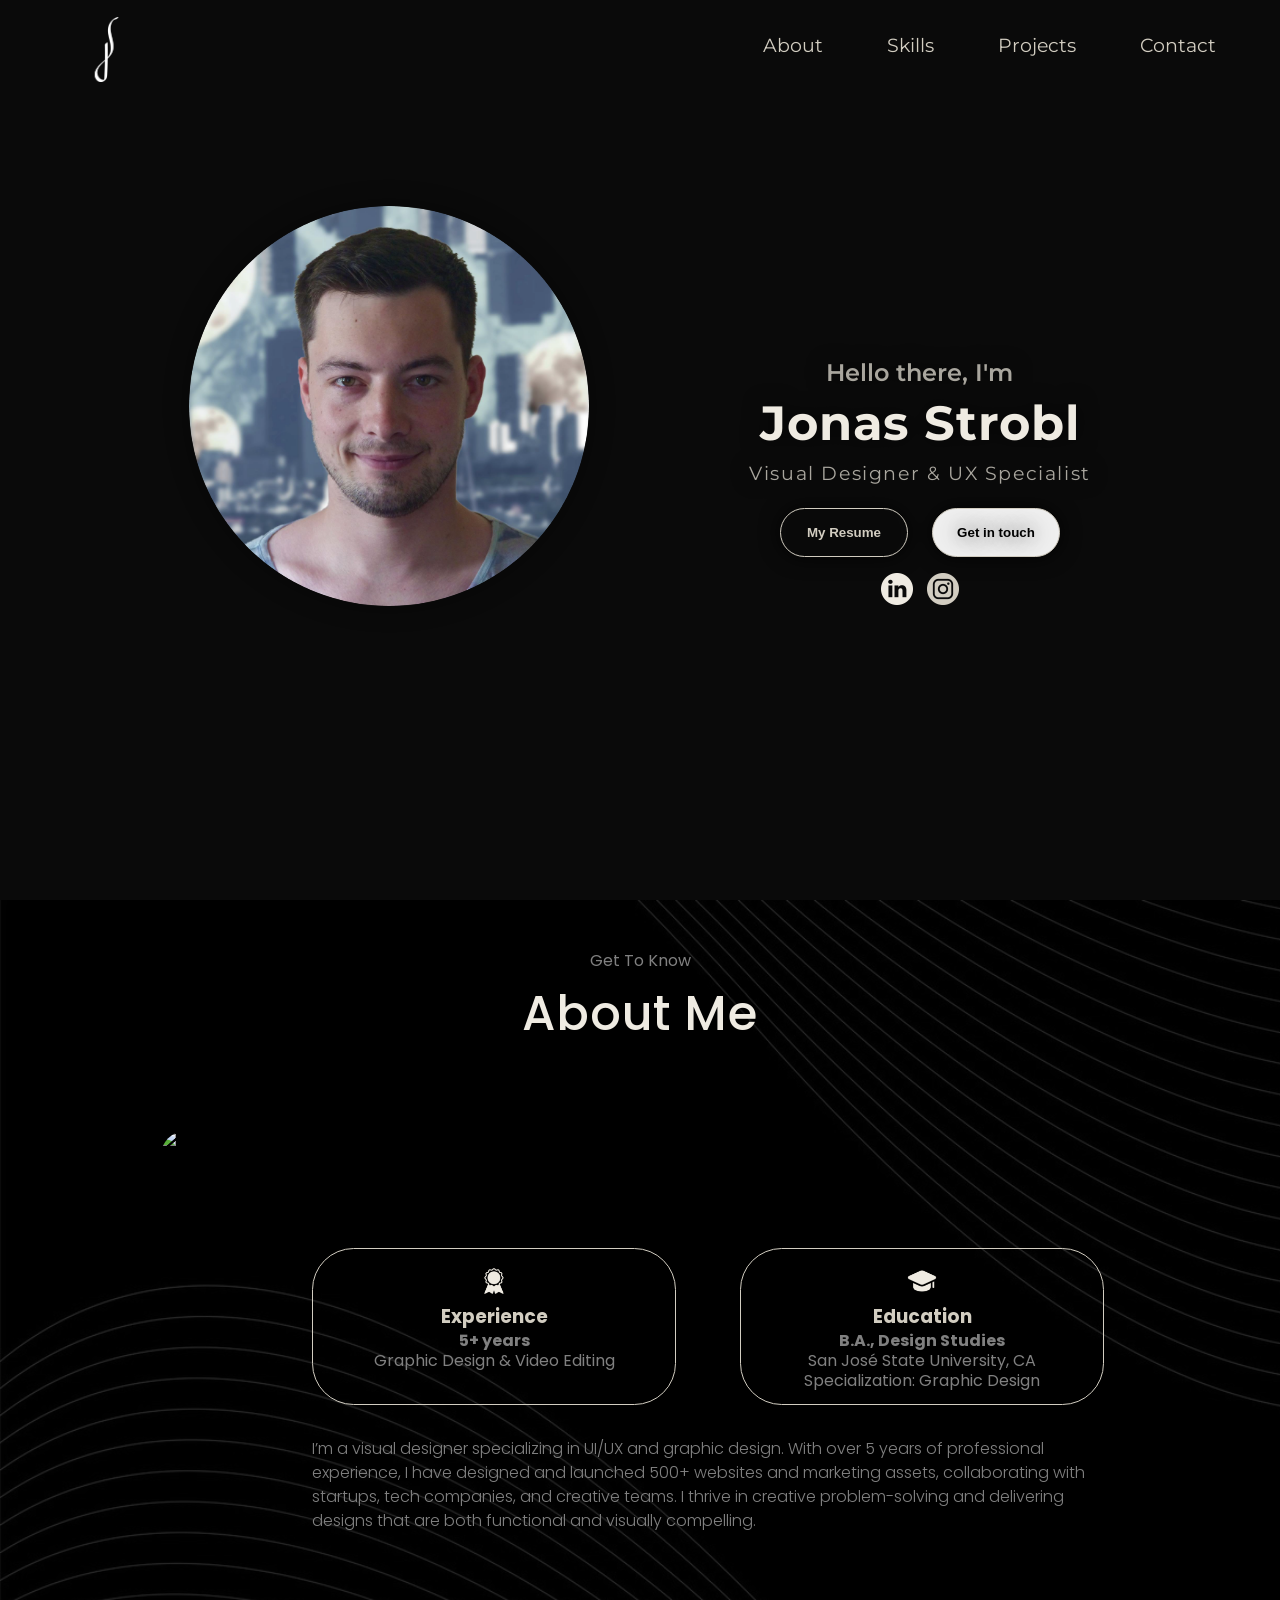
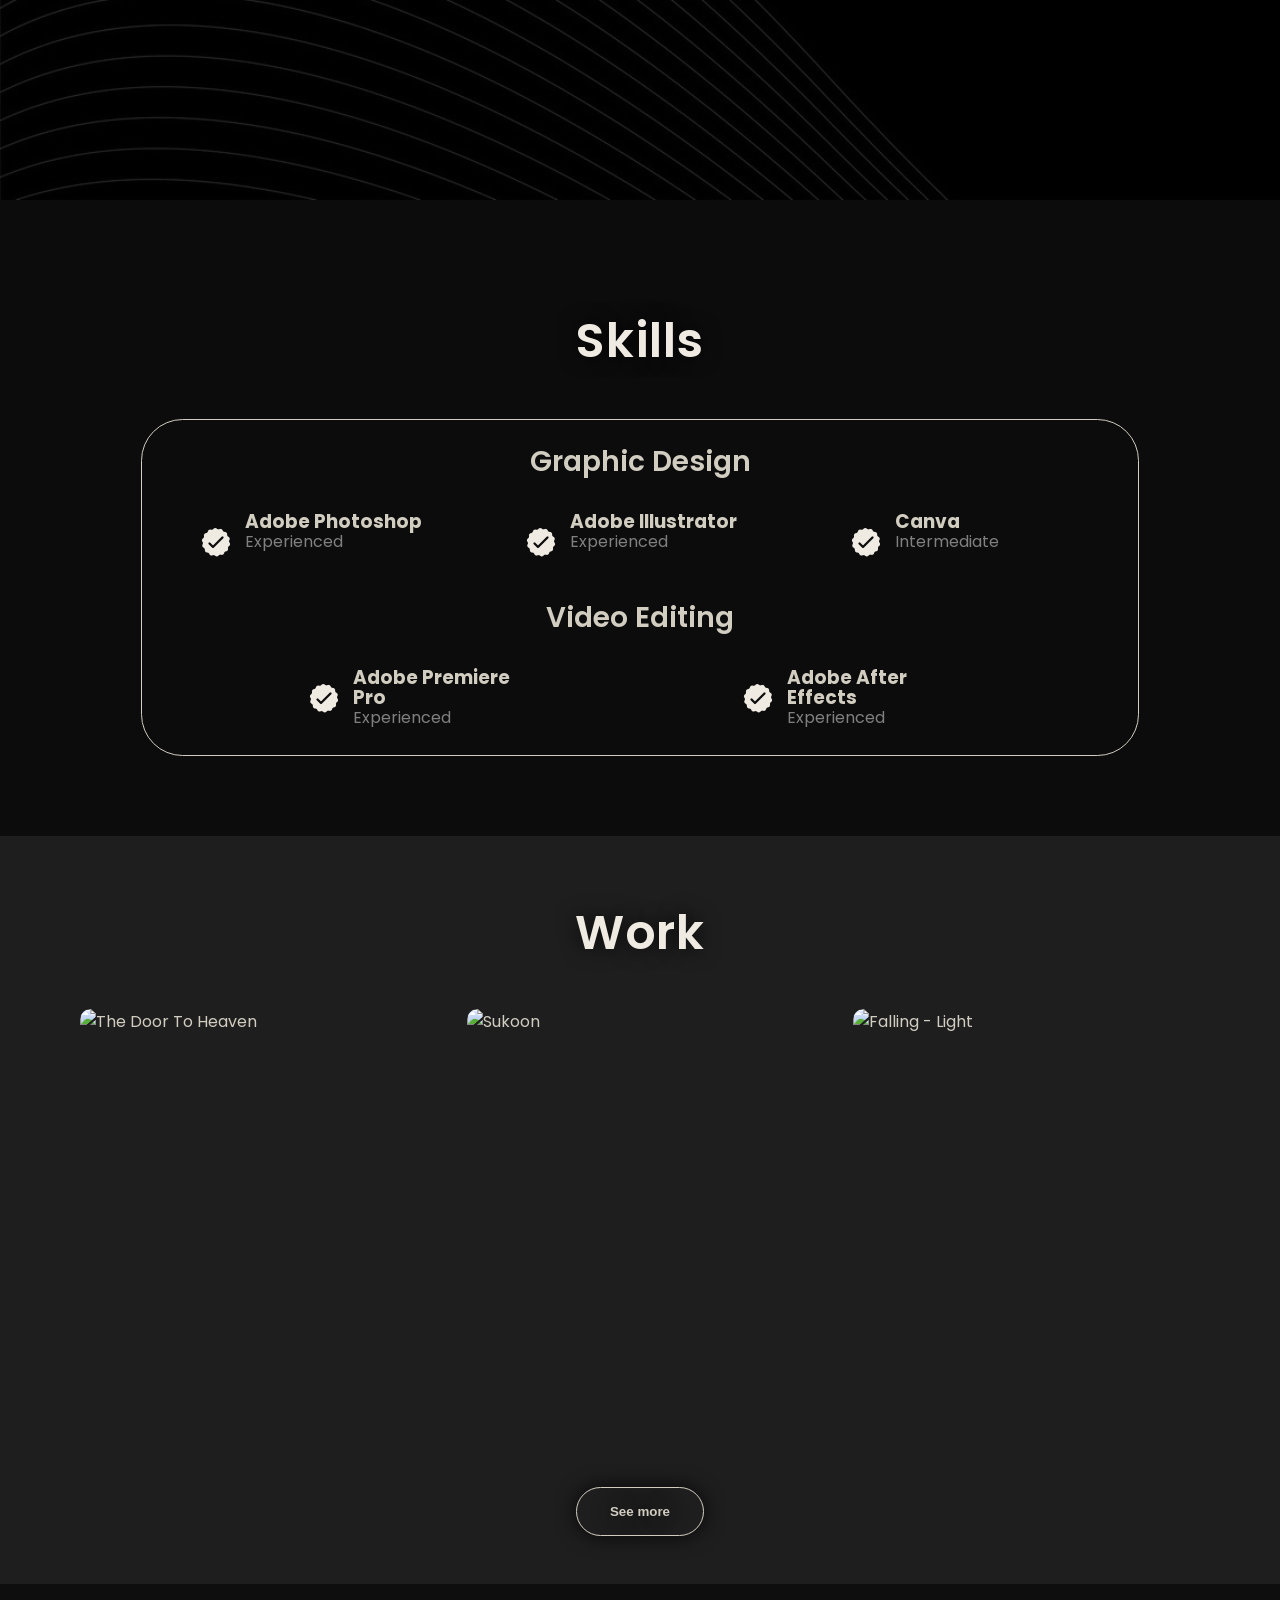
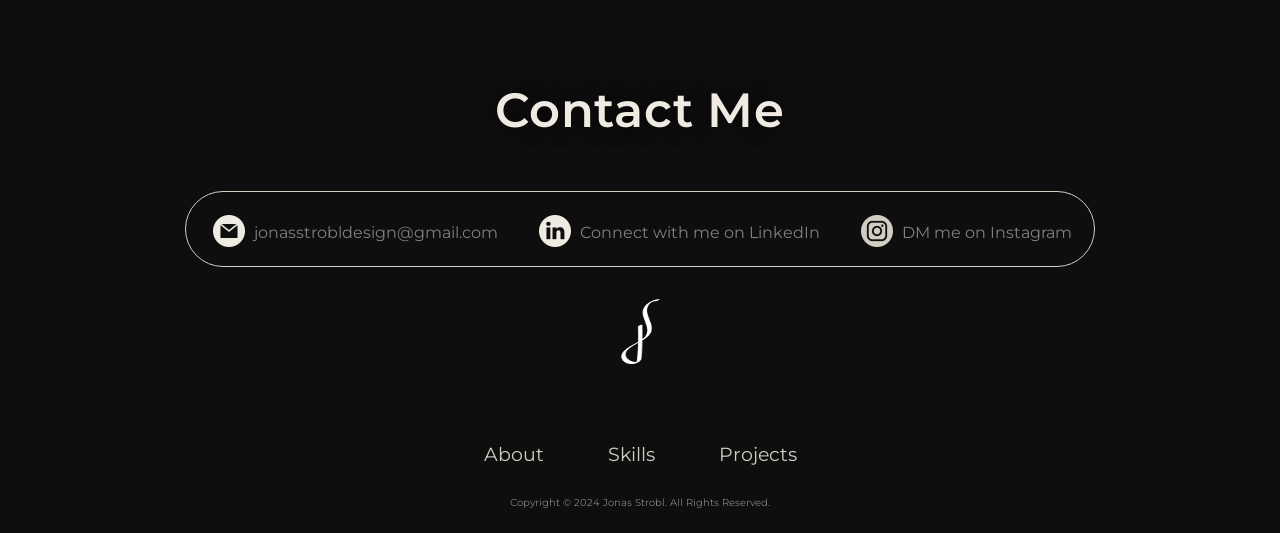
==== index.html @ 3f28b190 "Updated profile image on homepage" ====
<!DOCTYPE html>
<html lang="en">
<head>
    <meta charset="UTF-8">
    <meta name="viewport" content="width=device-width, initial-scale=1.0">
    <title>Jonas Strobl Portfolio</title>
    <link rel="stylesheet" href="style.css">
    <link rel="stylesheet" href="mediaqueries.css">
</head>
<body bgcolor="#070707">

    <div class="intro">
        <h1 class="logo-header">
            <span class="intro-logo">J</span>
            <span class="intro-logo">o</span>
            <span class="intro-logo">n</span>
            <span class="intro-logo">a</span>
            <span class="intro-logo">s</span>
        </h1>
    </div>

    <nav id="desktop-nav" class="bgcolor">
        <div class="logo"><img src="./Assets/Logo_Square_White.png"
            alt="Jonas Strobl" onclick="location.href='./#profile'">
        </div>
        <div>
            <ul class="nav-links">
                <li><a href="#about">About</a></li>
                <li><a href="#skills">Skills</a></li>
                <li><a href="#projects">Projects</a></li>
                <li><a href="#contact">Contact</a></li>
            </ul>
        </div>
    </nav>

    <nav id="hamburger-nav">
        <div class="logo">Jonas Strobl</div>
        <div class="hamburger-menu">
            <div class="hamburger-icon" onclick="togglemenu()">
                <span></span>
                <span></span>
                <span></span>
            </div>
            <div class="menu-links" onclick="togglemenu()">
                <li><a href="#about" onclick="togglemenu()">About</a></li>
                <li><a href="#skills" onclick="togglemenu()">Skills</a></li>
                <li><a href="#projects" onclick="togglemenu()">Projects</a></li>
                <li><a href="#contact" onclick="togglemenu()">Contact</a></li>
            </div>
        </div>
    </nav>

    <section id="profile">
        <div class="section__pic-container">
            <img class="home-pic"
            src="./Assets/Jonas_Profile.png" alt="Jonas Strobl">
        </div>
        <div class="section__text" class="show">
            <p class="section__text__p1">Hello there, I'm</p>
            <h1 class="title">Jonas Strobl</h1>
            <p class="section__text__p2">Visual Designer & UX Specialist</p>
            <div class="btn-container">
                <button class="btn btn-color-2"
                onclick="window.open('./Assets/Resume - Jonas Strobl.pdf')"
                >
                My Resume
                </button>
                <button class="btn btn-color-1"
                onclick="location.href='./#contact'">
                Get in touch
                </button>
            </div>
            <div id="socials-container">
                <img src='./Assets/linkedin.png' alt="LinkedIn"
                class="icon" onclick="location.href='https://www.linkedin.com/in/jonasstrobl/'">
                <img src='./Assets/insta.png' alt="Instagram"
                class="icon" onclick="location.href='https://www.instagram.com/jonas_strobl/'">
            </div>
        </div>
    </section>

    <section id="about">
        <p class="section__text">Get To Know</p>
        <h1 class="title2">About Me</h1>
        <div class="section-container">
            <div class="section__pic-container">
                <img src="./Assets/pfp.png"
                alt="Jonas Strobl Profile Picture"
                class="about-pic">
            </div>
            <div class="about-details-container">
                <div class="about-containers">
                    <div class="details-container">
                        <img src="./Assets/experience.png"
                        alt="experience icon" class="icon">
                        <h3 class="about-headings">Experience</h3>
                        <p><b>5+ years</b><br>Graphic Design & Video Editing</p>
                    </div>
                    <div class="details-container">
                        <img src="./Assets/graduation.png"
                        alt="education icon" class="icon">
                        <h3 class="about-headings">Education</h3>
                        <p><b>B.A., Design Studies</b><br>San José State University, CA<br>Specialization: Graphic Design</p>
                    </div>
                </div>
                <div class="text-container">
                    <p>
                        I’m a visual designer specializing in UI/UX and graphic design. With over 5 years of professional experience, I have designed and launched 500+ websites and marketing assets, collaborating with startups, tech companies, and creative teams. I thrive in creative problem-solving and delivering designs that are both functional and visually compelling.
                    </p>
                </div>
            </div>
        </div>
    </section>

    <section id="skills">
        <p class="section__text">Have a look at my</p>
        <h1 class="title">Skills</h1>
        <div class="skills-details-container">
            <div class="sk-details-container">
                <h2 class="skills-subtitle">Graphic Design</h2>
                <div class="article-container">
                    <article>
                        <img src="./Assets/checkmark.png" alt="skills checkmark" class="icon">
                        <div>
                            <h3>Adobe Photoshop</h3>
                            <p>Experienced</p>
                        </div>
                    </article>
                    <article>
                        <img src="./Assets/checkmark.png" alt="skills checkmark" class="icon">
                        <div>
                            <h3>Adobe Illustrator</h3>
                            <p>Experienced</p>
                        </div>
                    </article>
                    <article>
                        <img src="./Assets/checkmark.png" alt="skills checkmark" class="icon">
                        <div>
                            <h3>Canva</h3>
                            <p>Intermediate</p>
                        </div>
                    </article>
                </div>
                <h2 class="skills-subtitle">Video Editing</h2>
                <div class="article-container">
                    <article>
                        <img src="./Assets/checkmark.png" alt="skills checkmark" class="icon">
                        <div>
                            <h3>Adobe Premiere Pro</h3>
                            <p>Experienced</p>
                        </div>
                    </article>
                    <article>
                        <img src="./Assets/checkmark.png" alt="skills checkmark" class="icon">
                        <div>
                            <h3>Adobe After Effects</h3>
                            <p>Experienced</p>
                        </div>
                    </article>
                </div>           
            </div>
        </div>
    </section>

    <section id="projects">
        <p class="section__text">Explore my</p>
        <h1 class="title">Work</h1>
        <div class="work-list">
            <a href="./Assets/Heaven.png"><div class="work">
                <img src="./Assets/Heaven.png" alt="The Door To Heaven">
                <div class="layer">
                    <h3>The Door To Heaven</h3>
                </div>
            </div></a>
            <a href="./Assets/Sukoon.png"><div class="work">
                <img src="./Assets/Sukoon.png" alt="Sukoon">
                <div class="layer">
                    <h3>Sukoon</h3>
                </div>
            </div></a>
            <a href="./Assets/Falling.png"><div class="work">
                <img src="./Assets/Falling.png" alt="Falling - Light">
                <div class="layer">
                    <h3>Falling - Light</h3>
                </div>
            </div></a>
        </div>
        <a href="projects.html">
            <button class="btn btn-color-2">
                See more
            </button>
        </a>
    </section>

    <section id="contact">
        <p class="section__text" style="padding-bottom: 0.3rem;">Get In Touch</p>
        <h1 class="title" style="font-weight: 600;">Contact Me</h1>
        <div class="contact-info-upper-container">
            <div class="contact-info-container">
                <a href="mailto:jonasstrobldesign@gmail.com">
                    <img src="./Assets/email.png" alt="Email icon"
                    class="icon contact-icon">
                    <p>jonasstrobldesign@gmail.com</p>
                </a>
            </div>
            <div class="contact-info-container">
                <a href="https://www.linkedin.com/in/jonasstrobl/">
                    <img src="./Assets/linkedin.png" alt="LinkedIn" 
                    class="icon contact-icon">
                    <p>Connect with me on LinkedIn</p>
                </a>
            </div>
            <div class="contact-info-container">
                <a href="https://www.instagram.com/jonas_strobl/">
                    <img src='./Assets/insta.png' alt="Instagram Handle" 
                    class="icon contact-icon">
                    <p>DM me on Instagram</p>
                </a>
            </div>
        </div>
        <div class="logo"><img src="./Assets/Logo_Square_White.png"
            alt="Jonas Strobl" onclick="location.href='./#profile'">
        </div> 
    </section>

    <footer>
        <nav>
            <div class="nav-links-container2">
                <ul class="nav-links">
                    <li><a href="#about">About</a></li>
                    <li><a href="#skills">Skills</a></li>
                    <li><a href="#projects">Projects</a></li>
                </ul>
            </div>
        </nav><br>
        <p>Copyright &#169; 2024 Jonas Strobl. All Rights Reserved.</p>
    </footer>

   <script defer src="script.js"></script> 
</body>
</html>
---- style.css ----
/*GENERAL*/

@import url('https://fonts.googleapis.com/css2?family=Montserrat:ital,wght@0,100..900;1,100..900&display=swap');
@import url('https://fonts.googleapis.com/css2?family=Poppins:ital,wght@0,100;0,200;0,300;0,400;0,500;0,600;0,700;0,800;0,900;1,100;1,200;1,300;1,400;1,500;1,600;1,700;1,800;1,900&display=swap');
@font-face {
 

}

*{
    margin: 0;
    padding: 0;
}

body {   
    font-family: "Montserrat", "Poppins" ;
    background-color: #0e0e0e;

}

body::-webkit-scrollbar {
    display: none;
}

html {
    scroll-behavior: smooth;
}

p {
    color: rgb(128, 128, 128);
}

/* INTRO SCREEN */

.intro{
    position: fixed;
    z-index: 2;
    left: 0;
    top: 0;
    width: 100%;
    height: 100vh;
    background-color: #0c0c0c;
    transition: 1s;
}

.logo-header {
    position: absolute;
    top: 45%;
    left: 50%;
    transform: translate(-50%, -50%);
    color: #d2cdc1;
}

.intro-logo {
    position: relative;
    display: inline-block;
    bottom: -25px;
    opacity: 0;
    font-weight: 300;
    font-family: 'Montserrat';
}

.intro-logo.active {
    bottom: 0;
    opacity: 1;
    transition: ease-in-out 0.5s;
}

.intro-logo.fade {
    bottom: 150px;
    opacity: 0;
    transition: ease-in-out 0.5s;
}


/*TRANSITION*/

a, .btn {
  transition: all 300ms ease;  
}

/*DESKTOP NAV*/

#desktop-nav {
    display: flex;
    width: 90%;
    
    position: absolute;
    justify-content: space-between;
    align-items: center;
    height: 10vh;
    padding: 0 5%;
    z-index: 1;

    /* transition: all 300ms ease; */
}

/* .bgcolor {
    background-color:none;
    transition: all 300ms ease;
} */


.nav-links {
    gap: 4rem;
    list-style: none;
    font-size: 1.2rem;
    margin-top: 0.3rem;

}

a {
    color: #d2cdc1;
    text-decoration: none;
    text-decoration-color: #141414;
}

nav a:hover {
    color: purple;
    text-decoration: underline;
    text-underline-offset: 0.8rem;
}

#desktop-nav .logo {
    display: flex;
    height: 65px;
    width: 105px;
    margin-top: 0.5rem;
    padding-left: 10px;
}
#desktop-nav .logo img {
    max-height: 65px;
    width: auto;
    display: block;
}
.logo:hover {
    cursor: pointer;
}

/*HAMBURGER NAV*/


#hamburger-nav, .nav-links {
    display: flex;
}

#hamburger-nav {
    justify-content: center;
    align-items: center;
    height: 10vh;
    padding-left: 5rem;
    padding-right: 6rem;
    position: absolute;
    background-color: transparent;
    color: transparent;
    z-index: 1;
}

#hamburger-nav {
    display: none;
}

.hamburger-menu {
    position: relative;
    display: inline-block;
}

.hamburger-icon {
    display: flex;
    flex-direction: column;
    justify-content: space-between;
    height: 24px;
    width: 30px;
    cursor: pointer;
}

.hamburger-icon span {
    width: 100%;
    height: 2px;
    background-color: #d2cdc1;
    transition: all 0.3 ease-in-out;
}

.menu-links {
    position: absolute;
    top: 100%;
    right: 0;
    background-color: #141414;
    width: fit-content;
    max-height: 0;
    overflow: hidden;
    transition: all 0.3 ease-in-out;
}

.menu-links a {
    display: block;
    padding: 10px;
    text-align: center;
    font-size: 1.5rem;
    color: #d2cdc1;
    text-decoration: none;
    transition: all 0.3 ease-in-out;
}

.menu-links li {
    list-style: none;
}

.menu-links.open {
    max-height: 300px;
}

.hamburger-icon.open span:first-child {
    transform: rotate(45deg) translate(10px,5px);
}

.hamburger-icon.open span:nth-child(2) {
    opacity: 0;;
}

.hamburger-icon.open span:last-child {
    transform: rotate(-45deg) translate(10px,-5px);
}

.hamburger-icon span:first-child {
    transform: none;
}

.hamburger-icon span:first-child {
    opacity: 1;
}

.hamburger-icon span:first-child {
    transform: none;
}

/*SECTIONS*/

section {
    padding-top: 4vh;
    height: 96vh;
    box-sizing: border-box;
    min-height: fit-content;
}

.section-container {
    display: flex;
}

/*PROFILE SECTION*/

#profile {
    padding-top: 3.5rem;
    display: flex;
    justify-content: center;
    gap: 10rem;
    height: 100vh;
    background-color: #0a0a0a;
    background-image: url('./Assets/mypic.jpg');
    background-size: cover;
    background-repeat: no-repeat;
    background-attachment: fixed;
    background-position: center;
    background-blend-mode: overlay;
    background-size: 105%;
}



.home-pic {
    display: flex;
    height: 400px;
    width: 400px;
    margin: 9.4rem 0;
    border-radius: 50%;
    box-shadow: 0 0 25px rgba(0, 0, 0,0.4);
}

.section__text {
    align-self: center;
    text-align: center;
    opacity: 0;
    transition: all 800ms;
    filter: blur(5px);
}

.show{
    opacity: 1;
    filter: blur(0);

}

.section__text p {
    color: #a9a69e;
    text-shadow: 0 0 20px rgba(0,0,0, 0.744);
}

.section__text__p1 {
    font-weight: 600;
    text-align: center;
    font-size: 1.5rem;
    margin-bottom: 0.4rem;
    margin-top: 0.7rem;
}

.section__text__p2 {
    font-weight: 400;
    letter-spacing: 0.1rem;
    font-size: 1.2rem;
}

.title {
    font-weight: 700;
    font-size: 3rem;
    text-align: center;
    color: #efebe2;
    margin-bottom: 0.6rem;
    text-shadow: 0 0 20px rgba(0,0,0, 0.744);
    letter-spacing: 0.05rem;
}

#socials_container {
    display: flex;
    justify-content: center;
    margin-top: 2rem;
    gap: 1rem;
}

/*ICONS*/

.icon {
    cursor: pointer;
    height: 2rem;
    margin-top: 1rem;
    text-shadow: 0 0 20px rgba(0,0,0, 0.8);
    padding-inline: 5px;
}

.btn-container {
    display: flex;
    justify-content: center;
    gap: 1rem;
    transition-delay: 1s;
}

.btn {
    font-weight: 600;
    transition: all 300ms ease;
    padding: 1rem;
    width: 8rem;
    border-radius: 2rem;
    margin-top: 1.4rem;   
    box-shadow: 0 0 20px rgba(0, 0, 0, 0.8);
    text-shadow: 0 0 20px rgba(0,0,0, 0.8);
}

.btn-color-1, .btn-color-2 {
    border: #d2cdc1 0.1rem solid;
}
.btn-color-2 {
    color: #d2cdc1;
}

.btn-color-1:hover, .btn-color-2:hover {
    cursor: pointer;
}

.btn-color-2:hover {
    background: none;
    color: purple;
    border: purple 0.1rem solid;
    box-shadow: 0 0 20px rgba(128,0,128,0.3);
}

.btn-color-1:hover {
    background: purple;
    color: #d2cdc1;
    border: purple;
    box-shadow: 0 0 20px rgba(128,0,128,0.3);
}

.btn-color-2 {
    background: none;
}

btn-color-2:hover {
    border:#d2cdc1 0.1rem solid;
}

.btn-container {
    gap: 1.5rem;
}

/*ABOUT SECTION*/

#about {
    position: relative;
    padding-top: 3rem;
    height: 100vh;
    background-color: #222222;
    background-image: url('./Assets/black.jpg');
    background-size: cover;
    background-repeat: no-repeat;
    background-blend-mode: overlay;
    font-family: "Poppins";
}

.title2 {
    font-family: "Poppins", sans-serif;
    color: #efebe2;
    margin-top: 0.3rem;
    font-weight: 500;
    font-size: 3rem;
    text-align: center;
    text-shadow: 0 0 20px rgba(0,0,0, 0.744);
    letter-spacing: 0.05rem;
}

.about-pic {
    height: 400px;
    width: 400px;
    margin-left: 10rem;
    margin-top: 5rem;
    border-radius: 4rem;
    box-shadow: 0 0 25px rgba(0, 0, 0,0.4);
}

.about-containers {
    gap: 4rem;
    margin-bottom: 2rem;
    padding-left: 2rem;
    padding-right: 11rem;
}

.about-details-container {
    justify-content: center;
    flex-direction: column;
    
}

.about-containers,
.about-details-container {
    display: flex;
}


.details-container {
    padding-bottom: 0.8rem;
    flex: 1;
    background: none;
    border-radius: 2.6rem;
    border: #070707 0.1rem solid;
    border-color: #d2cdc1;
    text-align: center;
    line-height: 1.25rem;
    transition: all 300ms ease;
}

.details-container:hover {
    background: #0a0a0a;
    color: purple;
    border: purple 0.1rem solid;
    box-shadow: 0 0 20px rgba(128,0,128,0.3);
}

.section-container {
    gap: 4rem;
    height: 80%;
}


.about-headings {
    color: #d2cdc1;
    padding-top: 0.3rem;
    padding-bottom: 0.3rem;
}

.text-container {
    font-family: "Poppins", sans-serif;
    font-weight: 300;
    color: #d2cdc1;
    padding-left: 2rem;
    padding-right: 11rem;
    text-align: left;
    line-height: 1.5rem;

}

/*SKILLS*/

#skills {
    position: relative;
    background-image: url(./Assets/bgpic.jpg);
    padding: 5rem 0;
    height: 100vh;
    background-color: #0c0c0c;
    background-size: cover;
    background-repeat: no-repeat;
    background-blend-mode: overlay;
    font-family: "Poppins";
    background-position: center;
    background-attachment: fixed;
    height: fit-content;
}

#skills .title{
    font-weight: 600;
}

.skills-subtitle {
    color: #d2cdc1;
    font-weight: 600;
    font-size: 1.75rem;
    margin-bottom: 2rem;
    margin-top: 2rem;

}

.skills-details-container {
    display: flex;
    justify-content: center;
    flex-direction: column;
}

.article-container {
    display: flex;
    text-align: initial;
    flex-wrap: wrap;
    flex-direction: row;
    gap: 2rem;
    justify-content: space-evenly;
    padding-bottom: 1rem;
}

article {
    display: flex;
    width: 15rem;
    justify-content: left;
    gap: 0.5rem;
    margin-top: 0.5rem;
}
article .icon {
    cursor: default;
}

article h3{
    color: #d2cdc1;
}

.sk-details-container {
    padding-bottom: 0.8rem;
    flex: 1;
    background: none;
    border-radius: 2.6rem;
    border: #070707 0.1rem solid;
    border-color: #d2cdc1;
    text-align: center;
    line-height: 1.25rem;
    margin-left: 11%;
    margin-right: 11%;
    margin-top: 2rem;
    padding-bottom: 0.7rem;
    transition: all 300ms ease;
}

.sk-details-container:hover{
    background: #0a0a0a;
    color: purple;
    border: purple 0.1rem solid;
    box-shadow: 0 0 15px rgba(128,0,128,0.2);
}



/* PROJECTS */

#projects {
    position: relative;
    background-image: url("./Assets/huji22.jpg");
    background-color: #1e1e1e;
    background-size: cover;
    background-repeat: no-repeat;
    background-blend-mode: overlay;
    font-family: "Poppins";
    height: fit-content;
    padding-bottom: 3rem;
}

#projects .title {
    font-weight: 600;
}

.work-list {
    display: grid;
    grid-template-columns: repeat(auto-fit, minmax(300px, 2fr));
    grid-gap: 40px;
    margin: 40px 5rem;
}

.work {
    border-radius: 10px;
    position: relative;
    overflow: hidden;
}

.work img {
    width: 100%;
    border-radius: 10px;
    display: block;
    aspect-ratio: 1/1;
    transition: transform 0.3s;
}

.layer {
    width: 100%;
    height: 0;
    background: linear-gradient(rgba(0,0,0,0), #070707) ;
    border-radius: 10px;
    position: absolute;
    left: 0;
    bottom: 0;
    overflow: hidden;
    display: flex;
    align-items: center;
    justify-content: center;
    flex-direction: column;
    text-align: center;
    transition: height 0.3s;
}

.layer h3 {
    color: #d2cdc1;
    text-shadow: 0 0 40px #070707;
    font-weight: 600;
}


.work img {
    height: 430px;
    width: 100%;
    object-fit: cover;
}

.work:hover img{
    transform: scale(1.1);
    width: 100%;
    border-radius: 10px;
    display: block;
    
}

.work:hover .layer {
    height: 100%;
}

.work:hover{
    box-shadow:  0 0 40px rgba(0, 0, 0, 0.204);
}

#projects button {
    margin: 3rem auto auto auto;
    display: block;
}


/* CONTACT */

#contact {
    height: 50vh;
    display: flex;
    justify-content: center;
    flex-direction: column;
    align-items: center;
    padding-bottom: 2rem;
}

.contact-info-upper-container {
    display: inline-block;
    justify-content: center;
    border-radius: 4rem;
    border: #d2cdc1 0.1rem solid;
    margin-top: 2.6rem;
    margin-left: auto;
    margin-right: auto;
    margin-bottom: 1rem;
    padding: 0.4rem;
    transition: all 0.3s ease;
}

.contact-info-upper-container:hover {
    border-color: purple;
    box-shadow: 0 0 30px rgba(128, 0, 128, 0.14);
}

.contact-info-container {
    display: inline-block;
    align-items: center;
    justify-content: center;
    gap: 1rem;
    margin: 0.05rem 1rem;
    padding-bottom: 0.5rem;
    width: auto;
}

.contact-info-container p {
    display: inline-block;
    justify-content: center;
    vertical-align: 9px;
}

.contact-info-container img:hover {
    color: purple;
    fill: purple;
}


#contact .logo img {
    display: flex;
    margin-top: 1rem;
    justify-content: center;
    align-items: center;
    height: 65px;
    width: 105px;
 
}

/* FOOTER */

footer{
    display: flex;
    flex-direction: column;
    align-items: center;
    justify-content: center;
}

footer .nav-links-container, .nav-links {
    padding: 0;
    margin: auto;
}
footer nav{
    padding: 0;
}

footer .nav-links-container2 {
    display: flex;
    flex-direction: column;
    justify-content: center;
    align-items: center;
    padding: 0;
    margin-top: 0.5rem;
}

.nav-links-container2 .nav-links{
    padding: 0;
    align-items: center;
    display: flex;
    flex-direction: row;
    justify-content: center;
}

footer p {
    display: flex;
    justify-content: center;
    margin-top: 0.7rem;
    padding-bottom: 1.5rem;
    font-size: x-small;
}


/* ALL PROJECTS PAGE */

#all-projects {
    position: relative;
    background-image: url("./Assets/huji25.jpg");
    background-color: #1e1e1e;
    background-size: cover;
    background-repeat: no-repeat;
    background-blend-mode: overlay;
    background-position: center;
    background-attachment: fixed;
    font-family: "Poppins";
    height: auto;
    padding-bottom: 2rem;
}

#all-projects p{
    height: 100%;
}


#all-projects .title{
    font-weight: 600;
}
---- mediaqueries.css ----
@media screen and (max-width: 1244px){
    #about{
        height: fit-content;
        padding-bottom: 4rem;
    }
    #about .section__pic-container{
        display: flex;
        justify-content: center;
        align-items: center;
    }
    .about-pic {
        width: 300px;
        height: 300px;
        margin: auto;
        margin-top: 2rem;
        margin-left: 2rem;
    }
    .about-containers {
        display: flex;
        flex-direction: row;
        flex-wrap: wrap;
        flex: 1;
        justify-content: center;
        align-items: center;
        margin-top: 2rem;
        padding: 0 2rem;
        gap: 2rem;
    }
    .about-containers .details-container {
        padding-left: 2rem;
        padding-right: 2rem;
        min-width: 16rem;
    }
    #about .text-container {
        padding: 0 2rem;
    }

}
@media screen and (max-width: 1140px){
    
    #desktop-nav .nav-links {
        display: none;
    }
    #desktop-nav{
        margin: 0;
        left: 0;
    }
    #hamburger-nav{
        display: flex;
        right: 0;
        padding-right: 5%;
    }
    #skills, .skills-details-container {
        padding-bottom: 3rem;
    }
    #profile{
        height: auto;
        padding-top: 7rem;
        padding-bottom: 2rem
    }
    #profile, .section-container {
        display: block;
    }

    section, .section-container {
        height: fit-content;
        justify-content: center;
    }
    section {
        padding: 5%;
    }
    .home-pic {
        width: 275px;
        height: 275px;
        margin: auto;
    }
    .about-pic {
        width: 300px;
        height: 300px;
        margin: auto;
        margin-top: 2rem;

    }
    .intro{
        width:100%;
    }
    .hamburger-nav{
        right: 0;
    }


    #skills{
        height: fit-content;
    }

    .skills-details-container{
        padding: 0 8%;
    }

    .sk-details-container{
        margin: 0;
    }
    #contact {
        height: fit-content;
    }
    #contact .title{
        margin-bottom: 2rem;
    }
    .contact-info-upper-container{
        width: fit-content;
        display: flex;
        flex-direction: column;
        border-radius: 2rem;
        margin: 0;
        margin-bottom: 1rem;
        padding: 0;
        padding-bottom: 0.2rem;
    }
    footer{
        display: flex;
        flex-direction: column;
        align-items: center;
        justify-content: center;
    }

    footer .nav-links-container, .nav-links {
        padding: 0;
        margin: auto;
    }
    footer nav{
        padding: 0;
    }

    #all-projects{
        width: 100%;
        margin: 0;
    }
    .work-list{
        grid-template-columns: repeat(auto-fit, minmax(400px, 1fr));
        padding: 0 5%;
    }

}

@media screen and (max-width: 825px){
    .about-containers .details-container {
        padding-left: 2rem;
        padding-right: 2rem;
        max-width: 15rem;
    }
}

@media screen and (max-width: 620px){
    .work-list{
        margin: 0;
        grid-template-columns: auto;
    }
    section{
        width: auto;
        margin-left: 0;
        margin-right: 0;
        padding: 3%;
    }
    #contact{
        margin-top: 1rem;
    }
}

@media(prefers-reduced-motion) {
    .section__text{
        transition: none;
    }
}
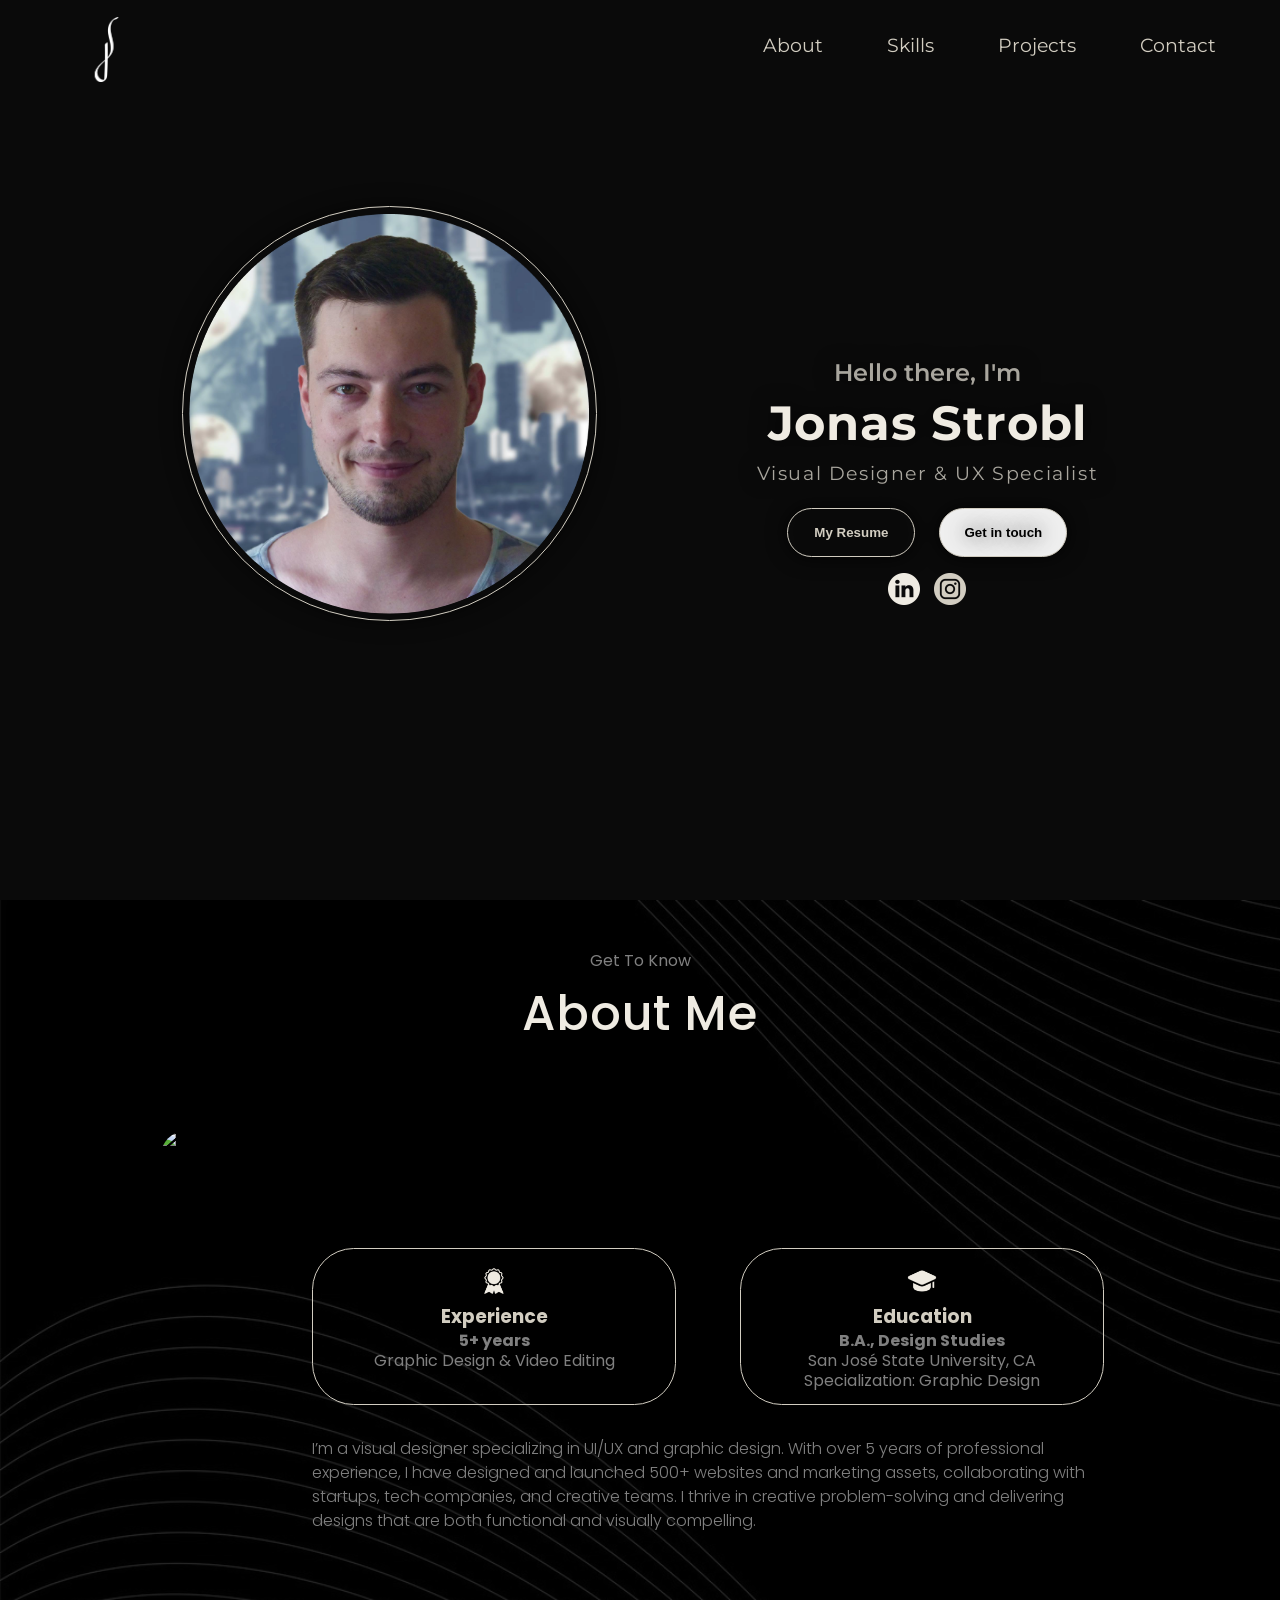
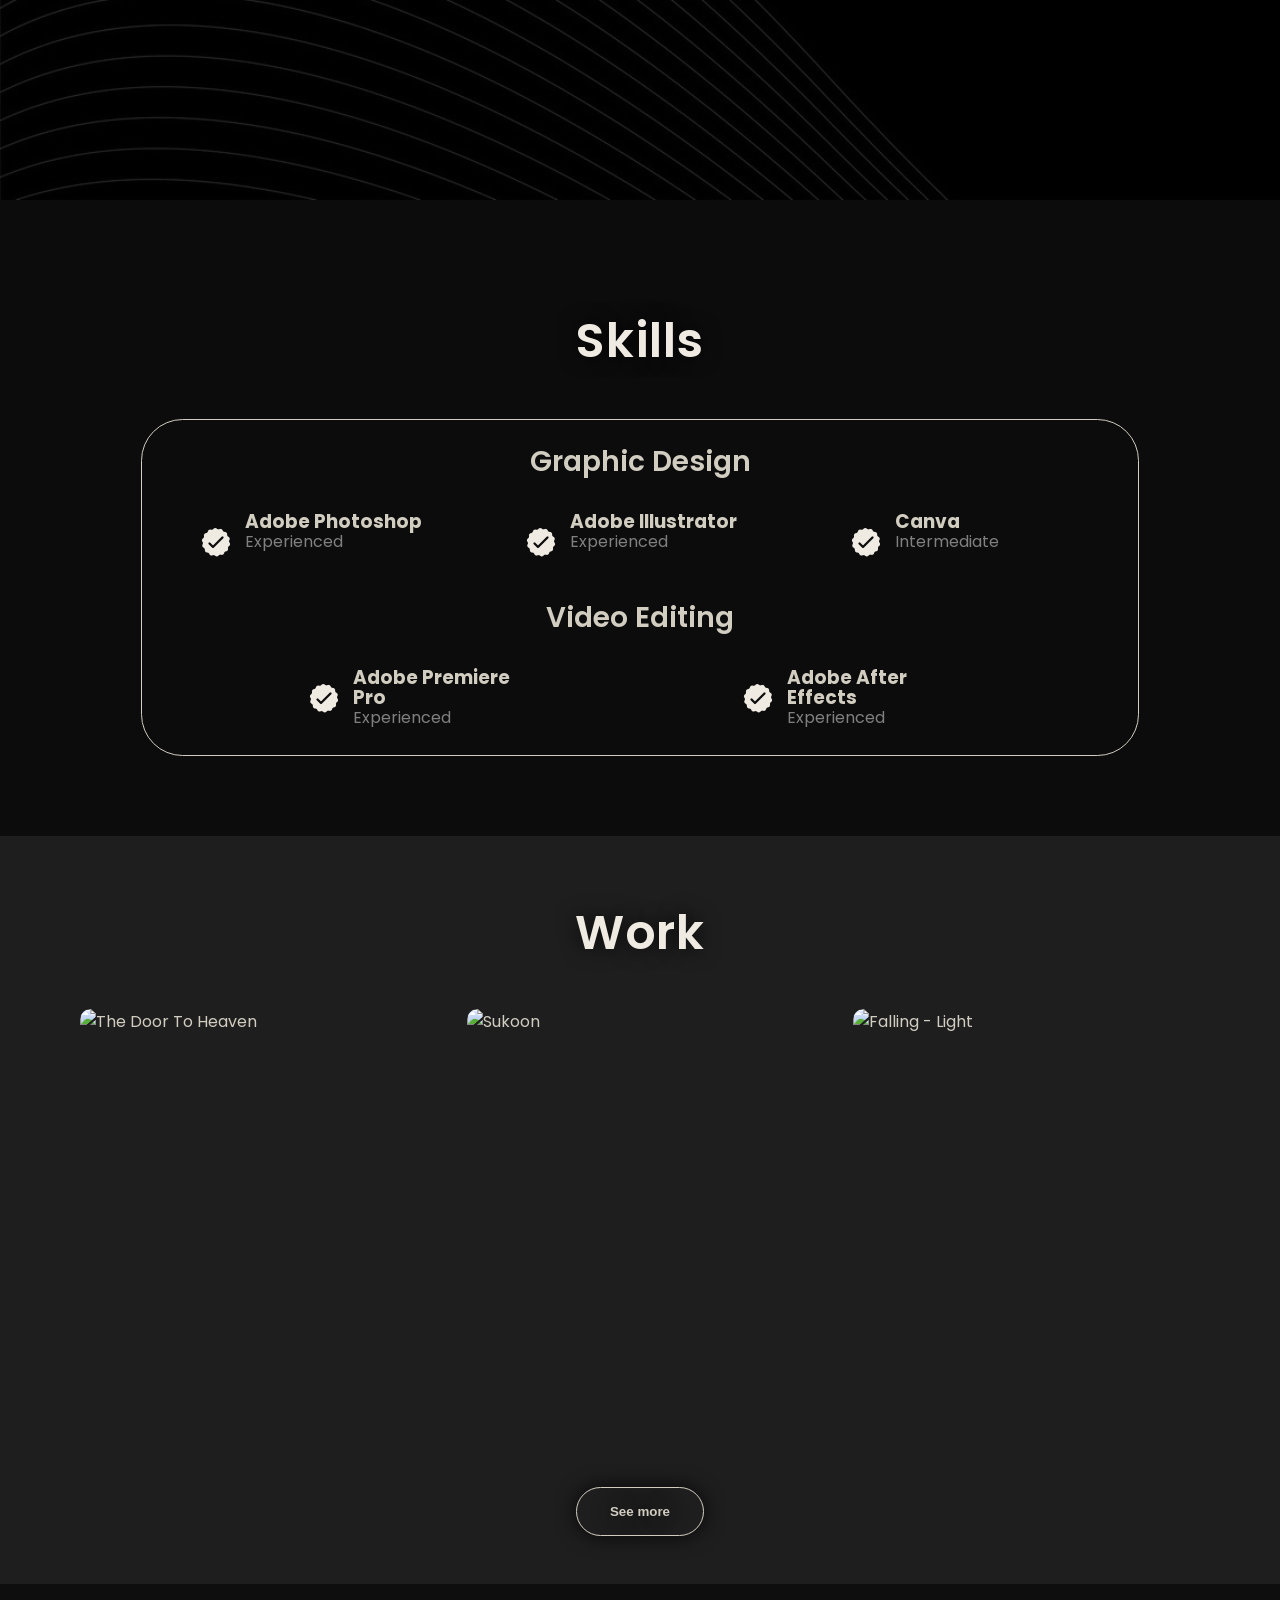
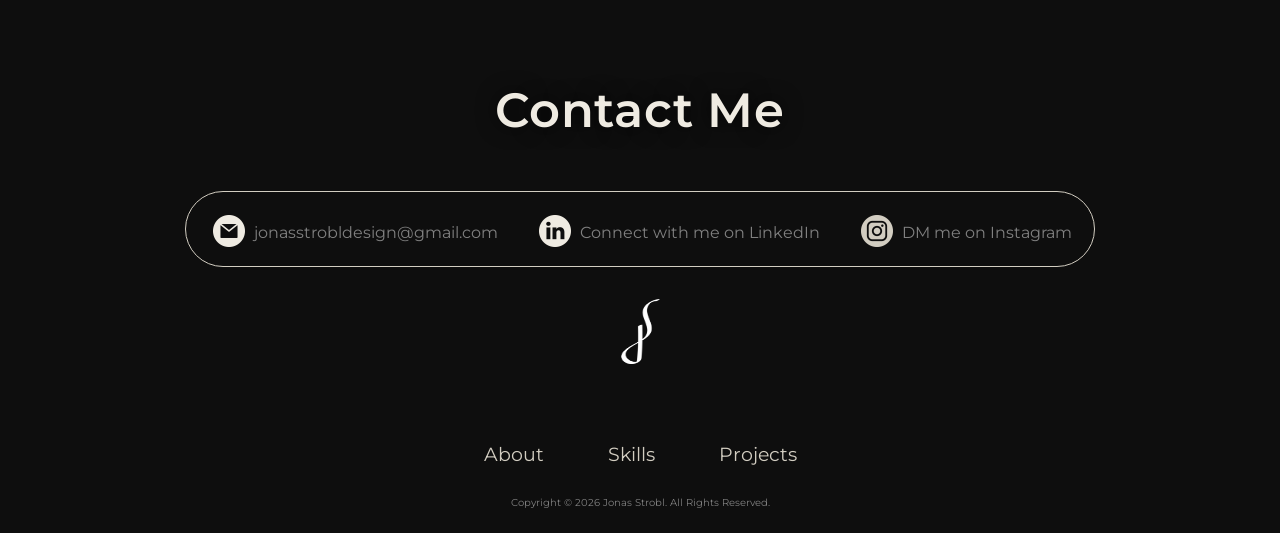
==== commit 75a5ca29: "Fixed fonts and styles" ====
--- a/index.html
+++ b/index.html
@@ -4,7 +4,10 @@
     <meta charset="UTF-8">
     <meta name="viewport" content="width=device-width, initial-scale=1.0">
     <title>Jonas Strobl Portfolio</title>
-    <link rel="stylesheet" href="style.css">
+    <link rel="preconnect" href="https://fonts.googleapis.com">
+<link rel="preconnect" href="https://fonts.gstatic.com" crossorigin>
+<link href="https://fonts.googleapis.com/css2?family=Montserrat:wght@400;500;600;700&family=Poppins:wght@400;500;600;700&display=swap" rel="stylesheet">
+<link rel="stylesheet" href="style.css">
     <link rel="stylesheet" href="mediaqueries.css">
 </head>
 <body bgcolor="#070707">
@@ -233,7 +236,7 @@
                 </ul>
             </div>
         </nav><br>
-        <p>Copyright &#169; 2024 Jonas Strobl. All Rights Reserved.</p>
+        <p>Copyright &#169; 2026 Jonas Strobl. All Rights Reserved.</p>
     </footer>
 
    <script defer src="script.js"></script> 
--- a/style.css
+++ b/style.css
@@ -1,3 +1,9 @@
+:root {
+  --accent-color: rgb(152, 239, 235);
+  --font-primary: 'Montserrat', sans-serif;
+  --font-secondary: 'Poppins', sans-serif;
+}
+
 /*GENERAL*/
 
 @import url('https://fonts.googleapis.com/css2?family=Montserrat:ital,wght@0,100..900;1,100..900&display=swap');
@@ -13,7 +19,7 @@
 }
 
 body {   
-    font-family: "Montserrat", "Poppins" ;
+    font-family: var(--font-primary), var(--font-secondary) ;
     background-color: #0e0e0e;
 
 }
@@ -116,7 +122,7 @@
 }
 
 nav a:hover {
-    color: purple;
+    color: var(--accent-color);
     text-decoration: underline;
     text-underline-offset: 0.8rem;
 }
@@ -367,15 +373,15 @@
 
 .btn-color-2:hover {
     background: none;
-    color: purple;
-    border: purple 0.1rem solid;
+    color: var(--accent-color);
+    border: var(--accent-color) 0.1rem solid;
     box-shadow: 0 0 20px rgba(128,0,128,0.3);
 }
 
 .btn-color-1:hover {
-    background: purple;
-    color: #d2cdc1;
-    border: purple;
+    background: var(--accent-color);
+    color: #d2cdc1;
+    border: var(--accent-color);
     box-shadow: 0 0 20px rgba(128,0,128,0.3);
 }
 
@@ -402,11 +408,11 @@
     background-size: cover;
     background-repeat: no-repeat;
     background-blend-mode: overlay;
-    font-family: "Poppins";
+    font-family: var(--font-secondary);
 }
 
 .title2 {
-    font-family: "Poppins", sans-serif;
+    font-family: var(--font-secondary), sans-serif;
     color: #efebe2;
     margin-top: 0.3rem;
     font-weight: 500;
@@ -458,8 +464,8 @@
 
 .details-container:hover {
     background: #0a0a0a;
-    color: purple;
-    border: purple 0.1rem solid;
+    color: var(--accent-color);
+    border: var(--accent-color) 0.1rem solid;
     box-shadow: 0 0 20px rgba(128,0,128,0.3);
 }
 
@@ -476,7 +482,7 @@
 }
 
 .text-container {
-    font-family: "Poppins", sans-serif;
+    font-family: var(--font-secondary), sans-serif;
     font-weight: 300;
     color: #d2cdc1;
     padding-left: 2rem;
@@ -497,7 +503,7 @@
     background-size: cover;
     background-repeat: no-repeat;
     background-blend-mode: overlay;
-    font-family: "Poppins";
+    font-family: var(--font-secondary);
     background-position: center;
     background-attachment: fixed;
     height: fit-content;
@@ -565,8 +571,8 @@
 
 .sk-details-container:hover{
     background: #0a0a0a;
-    color: purple;
-    border: purple 0.1rem solid;
+    color: var(--accent-color);
+    border: var(--accent-color) 0.1rem solid;
     box-shadow: 0 0 15px rgba(128,0,128,0.2);
 }
 
@@ -581,7 +587,7 @@
     background-size: cover;
     background-repeat: no-repeat;
     background-blend-mode: overlay;
-    font-family: "Poppins";
+    font-family: var(--font-secondary);
     height: fit-content;
     padding-bottom: 3rem;
 }
@@ -688,7 +694,7 @@
 }
 
 .contact-info-upper-container:hover {
-    border-color: purple;
+    border-color: var(--accent-color);
     box-shadow: 0 0 30px rgba(128, 0, 128, 0.14);
 }
 
@@ -709,8 +715,8 @@
 }
 
 .contact-info-container img:hover {
-    color: purple;
-    fill: purple;
+    color: var(--accent-color);
+    fill: var(--accent-color);
 }
 
 
@@ -778,7 +784,7 @@
     background-blend-mode: overlay;
     background-position: center;
     background-attachment: fixed;
-    font-family: "Poppins";
+    font-family: var(--font-secondary);
     height: auto;
     padding-bottom: 2rem;
 }
@@ -791,3 +797,9 @@
 #all-projects .title{
     font-weight: 600;
 }
+.home-pic {
+  border: 0.1rem solid #d2cdc1;
+  border-radius: 50%;
+  padding: 0.4rem;
+  box-shadow: 0 0 20px rgba(0, 0, 0, 0.6);
+}
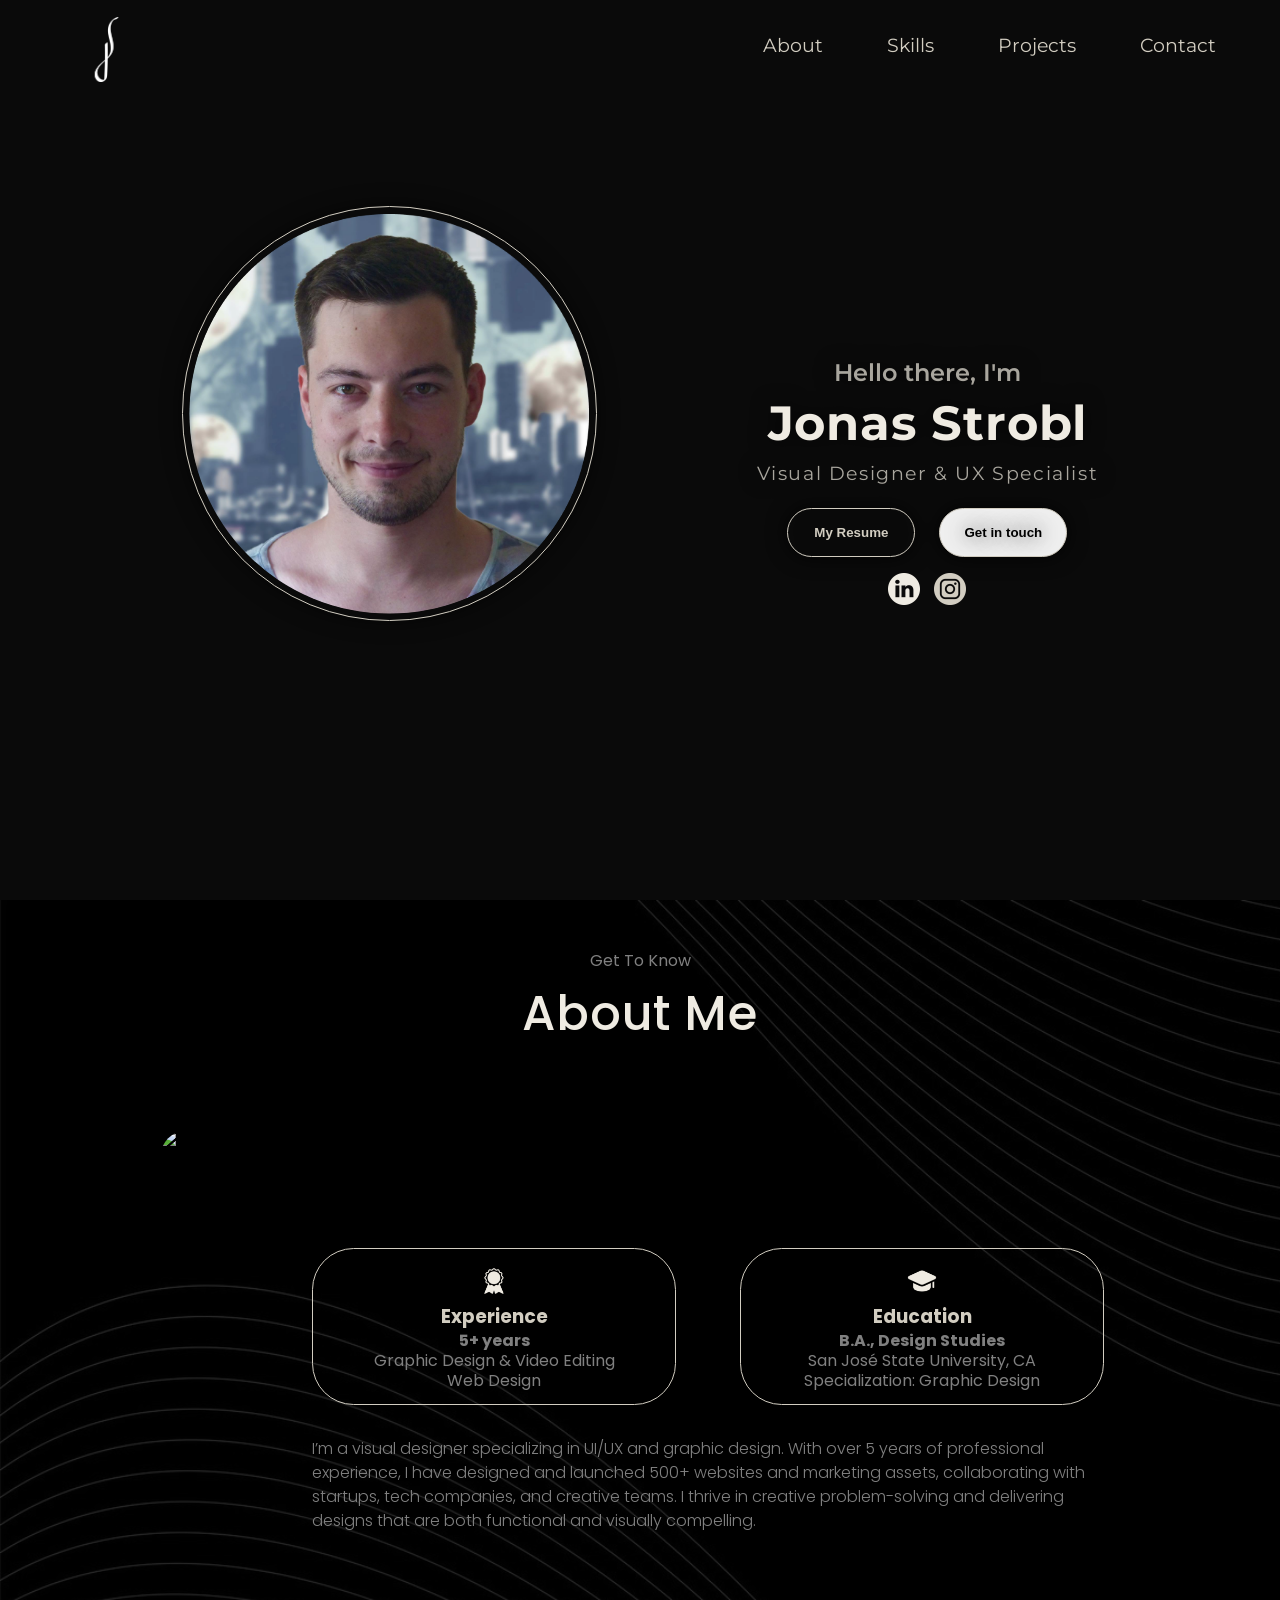
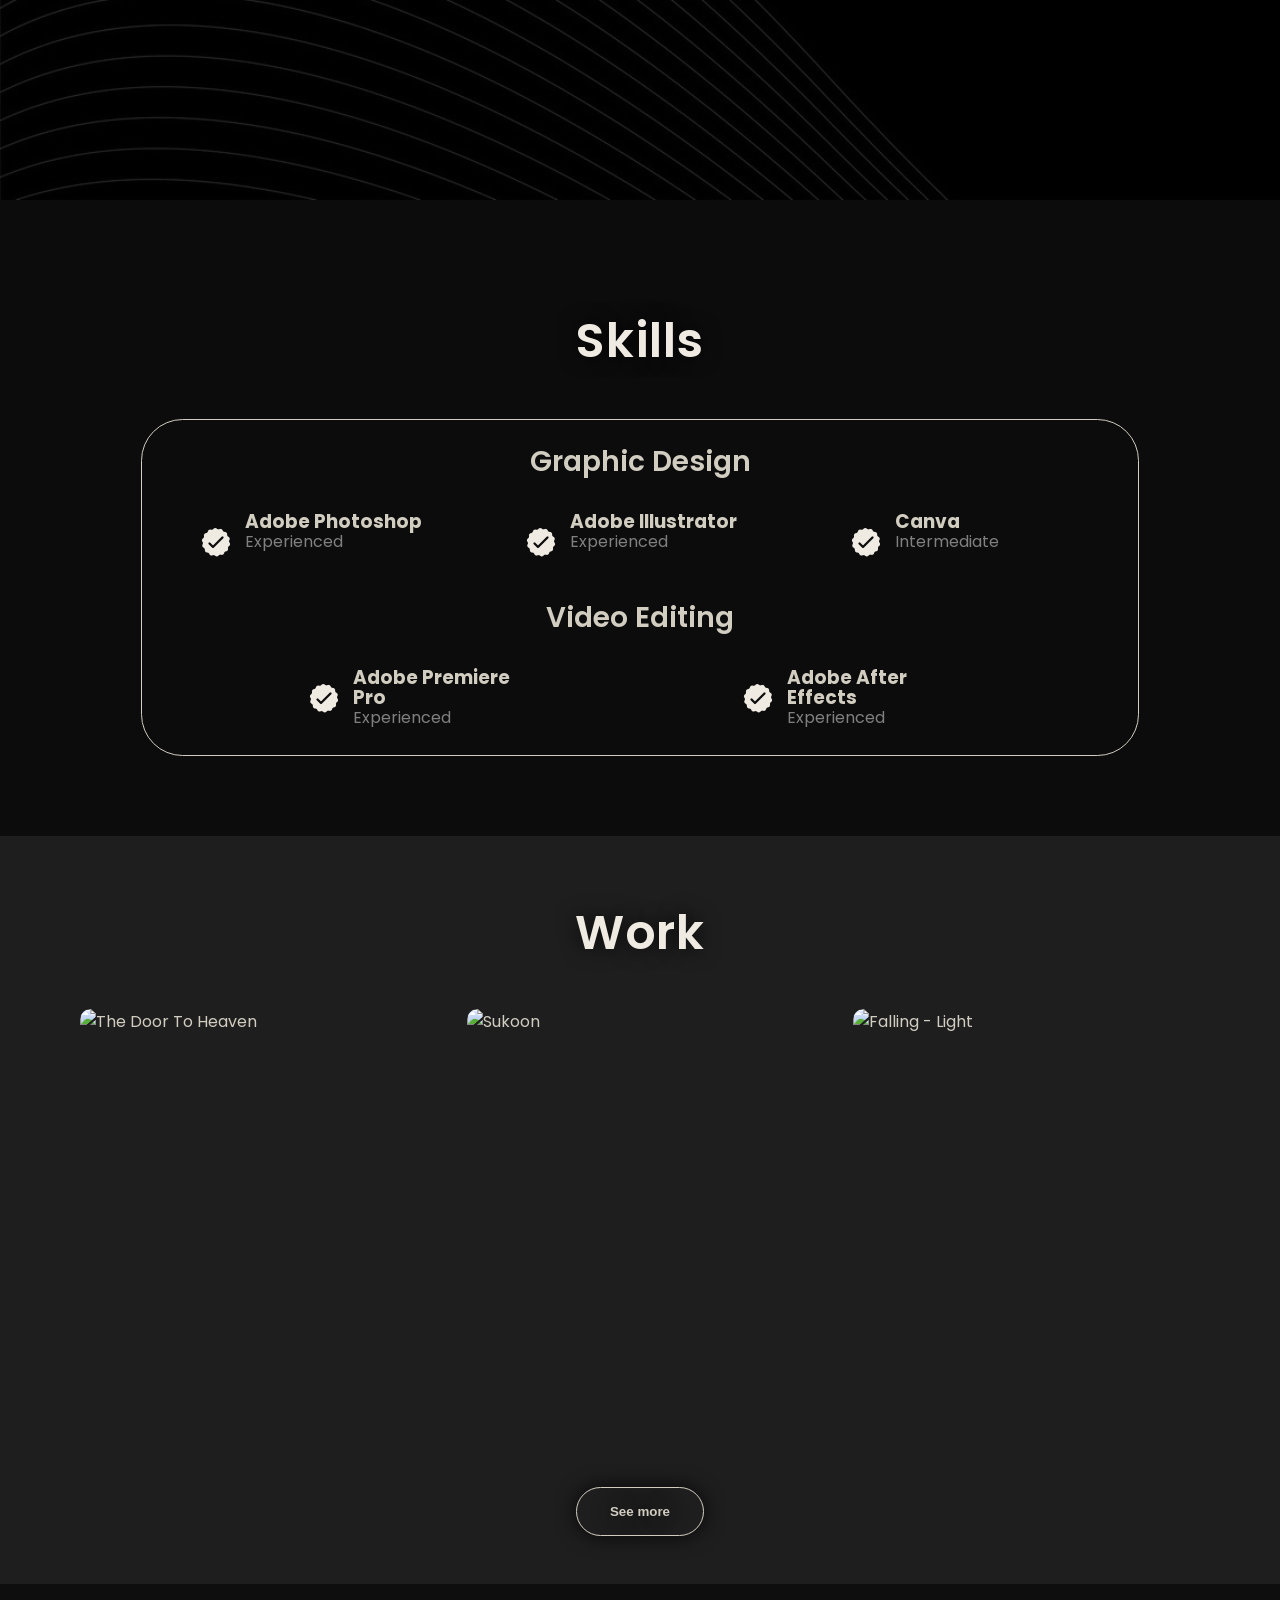
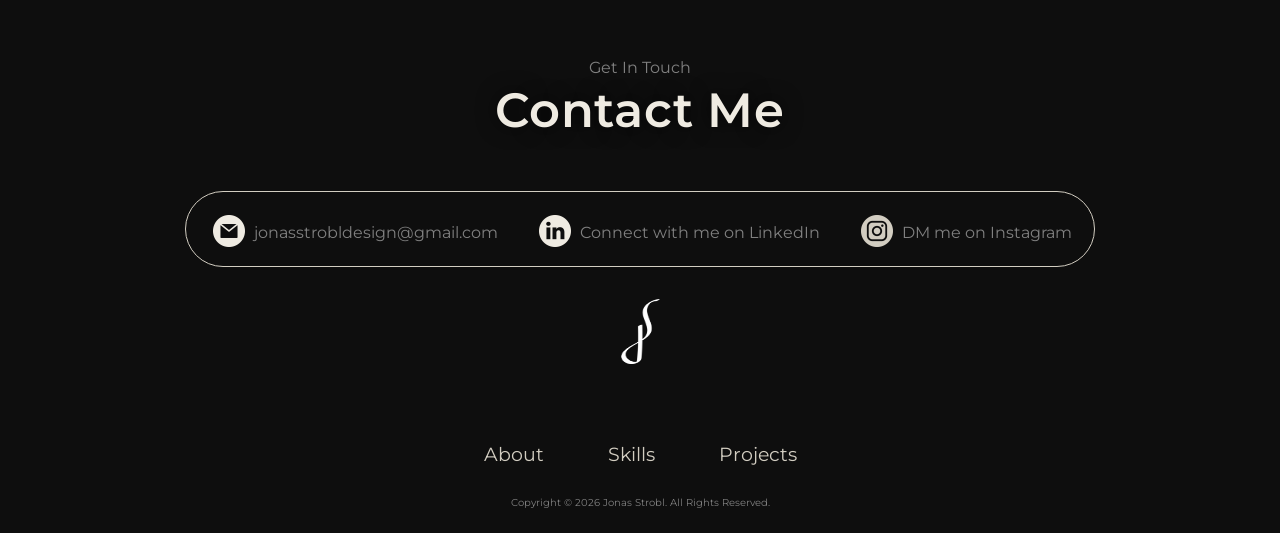
==== commit a513570d: "updated information on experience section" ====
--- a/index.html
+++ b/index.html
@@ -97,7 +97,7 @@
                         <img src="./Assets/experience.png"
                         alt="experience icon" class="icon">
                         <h3 class="about-headings">Experience</h3>
-                        <p><b>5+ years</b><br>Graphic Design & Video Editing</p>
+                        <p><b>5+ years</b><br>Graphic Design & Video Editing<br>Web Design</br></p>
                     </div>
                     <div class="details-container">
                         <img src="./Assets/graduation.png"
--- a/style.css
+++ b/style.css
@@ -1,5 +1,5 @@
 :root {
-  --accent-color: rgb(152, 239, 235);
+  --accent-color: #3ECDD3;
   --font-primary: 'Montserrat', sans-serif;
   --font-secondary: 'Poppins', sans-serif;
 }
@@ -373,7 +373,7 @@
 
 .btn-color-2:hover {
     background: none;
-    color: var(--accent-color);
+    color: #d2cdc1;
     border: var(--accent-color) 0.1rem solid;
     box-shadow: 0 0 20px rgba(128,0,128,0.3);
 }
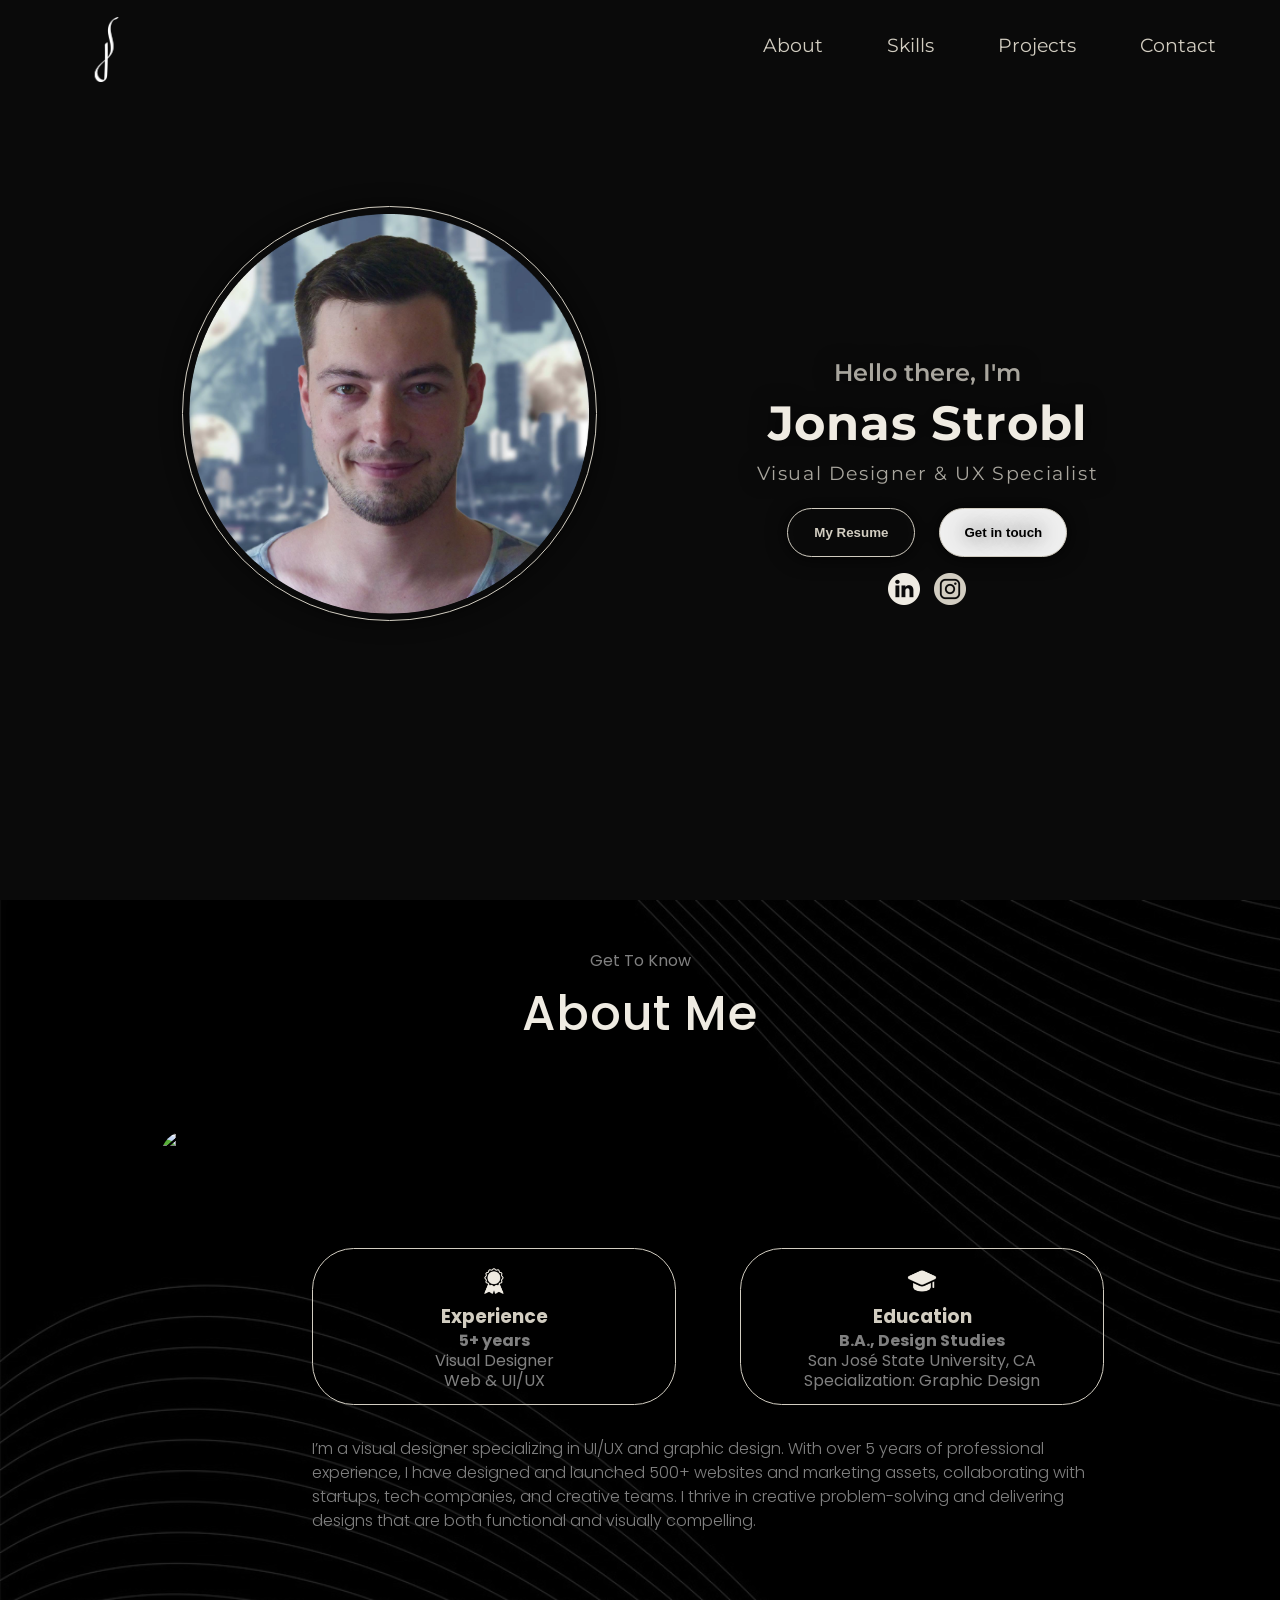
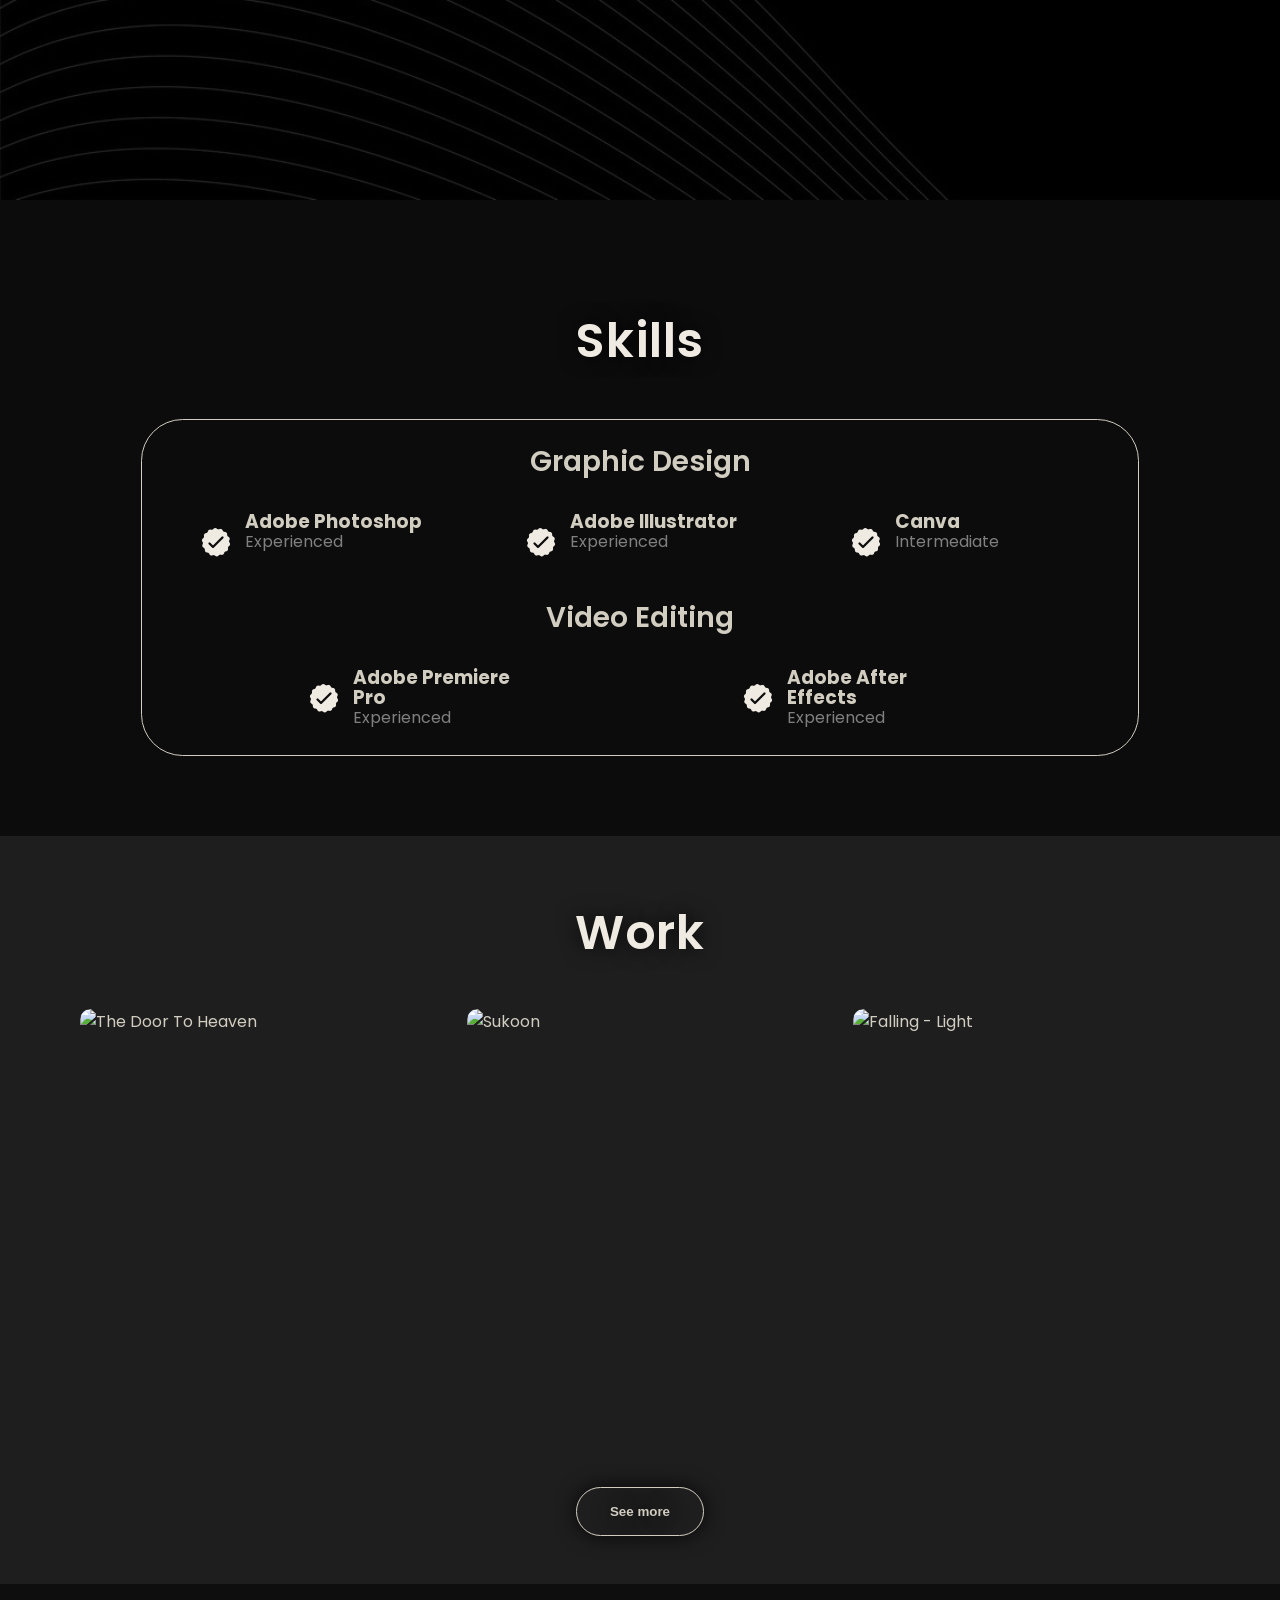
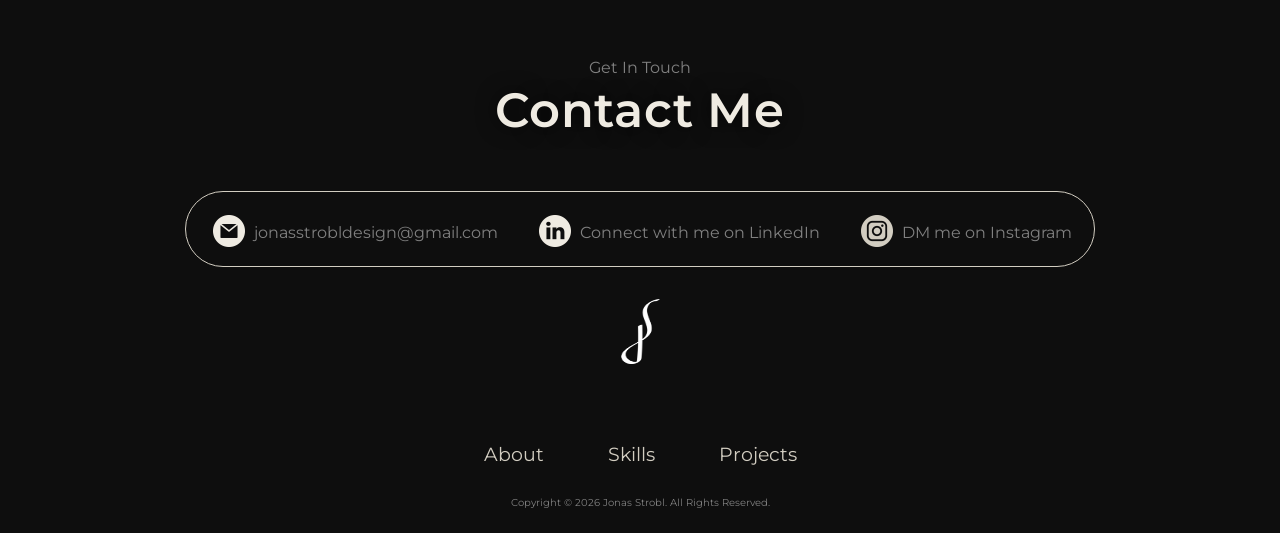
==== commit 30a81cb2: "changed experience wording" ====
--- a/index.html
+++ b/index.html
@@ -97,7 +97,7 @@
                         <img src="./Assets/experience.png"
                         alt="experience icon" class="icon">
                         <h3 class="about-headings">Experience</h3>
-                        <p><b>5+ years</b><br>Graphic Design & Video Editing<br>Web Design</br></p>
+                        <p><b>5+ years</b><br>Visual Designer<br>Web & UI/UX</br></p>
                     </div>
                     <div class="details-container">
                         <img src="./Assets/graduation.png"
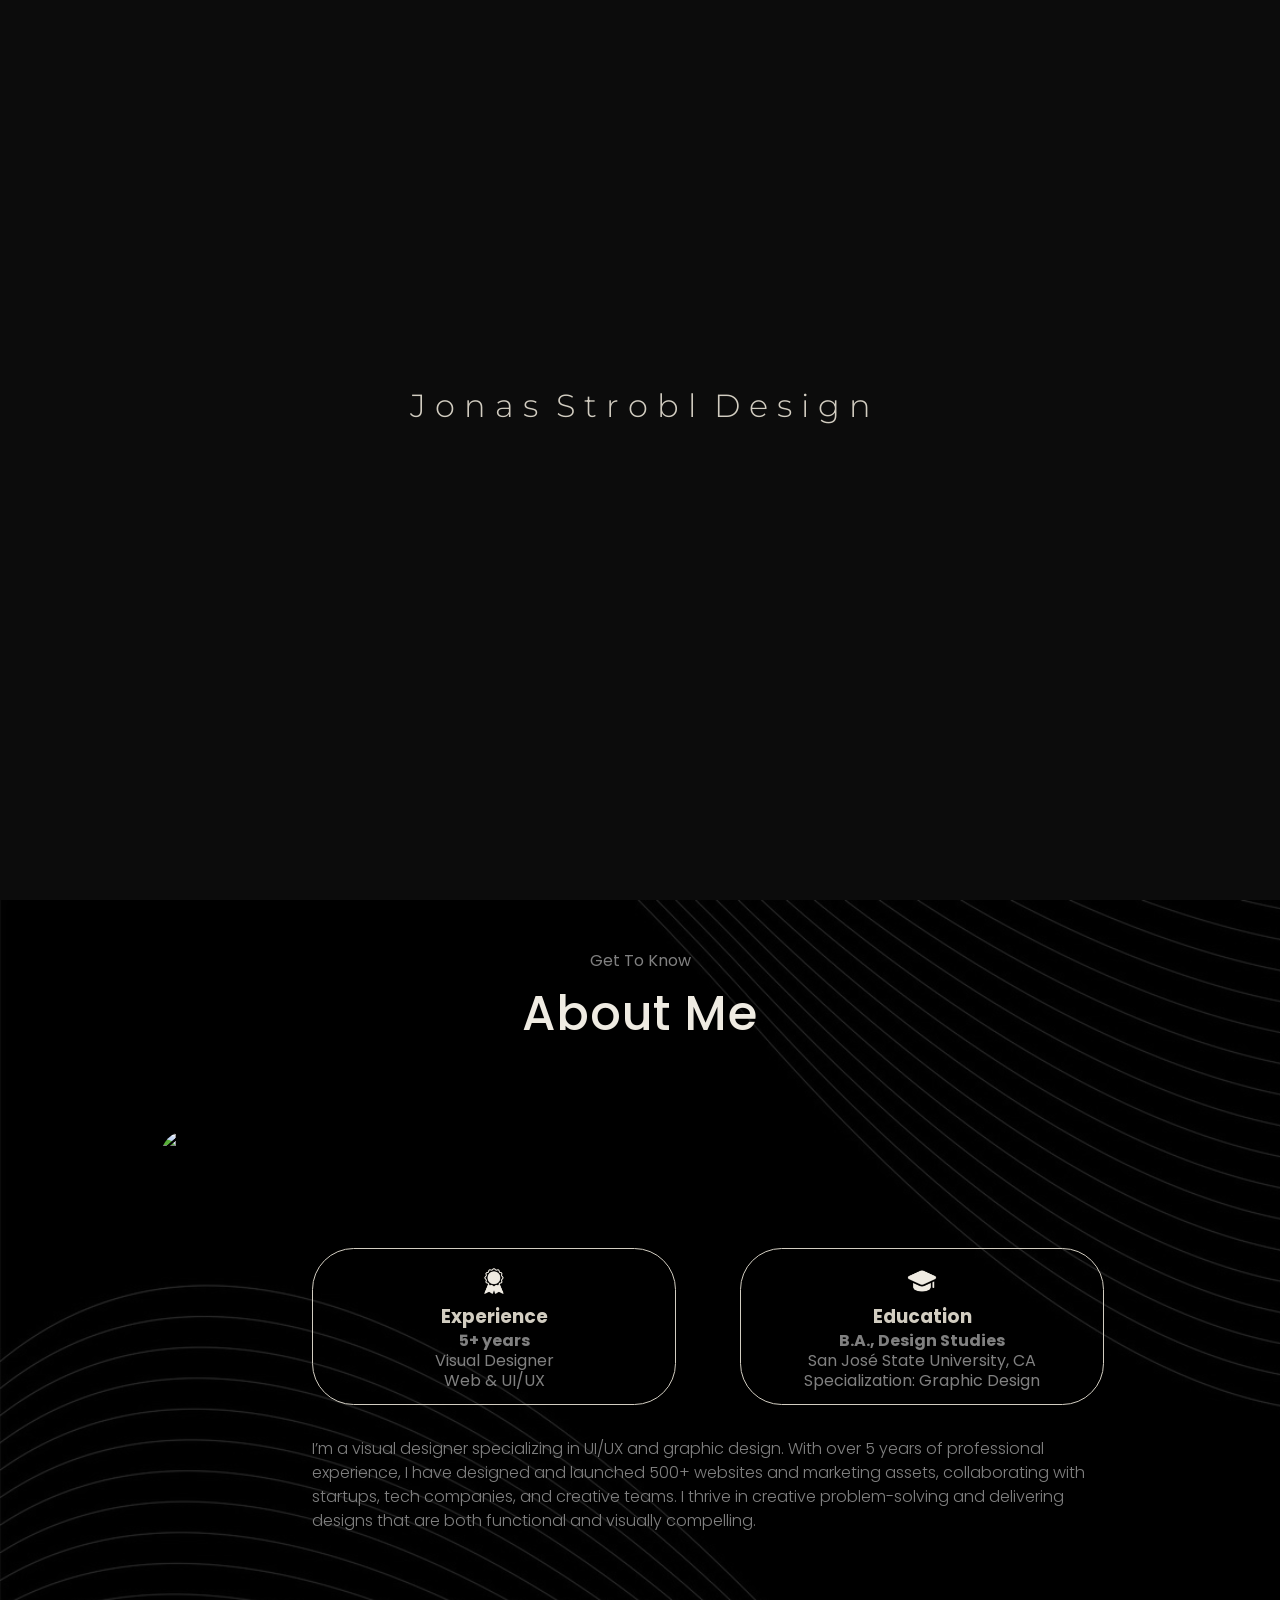
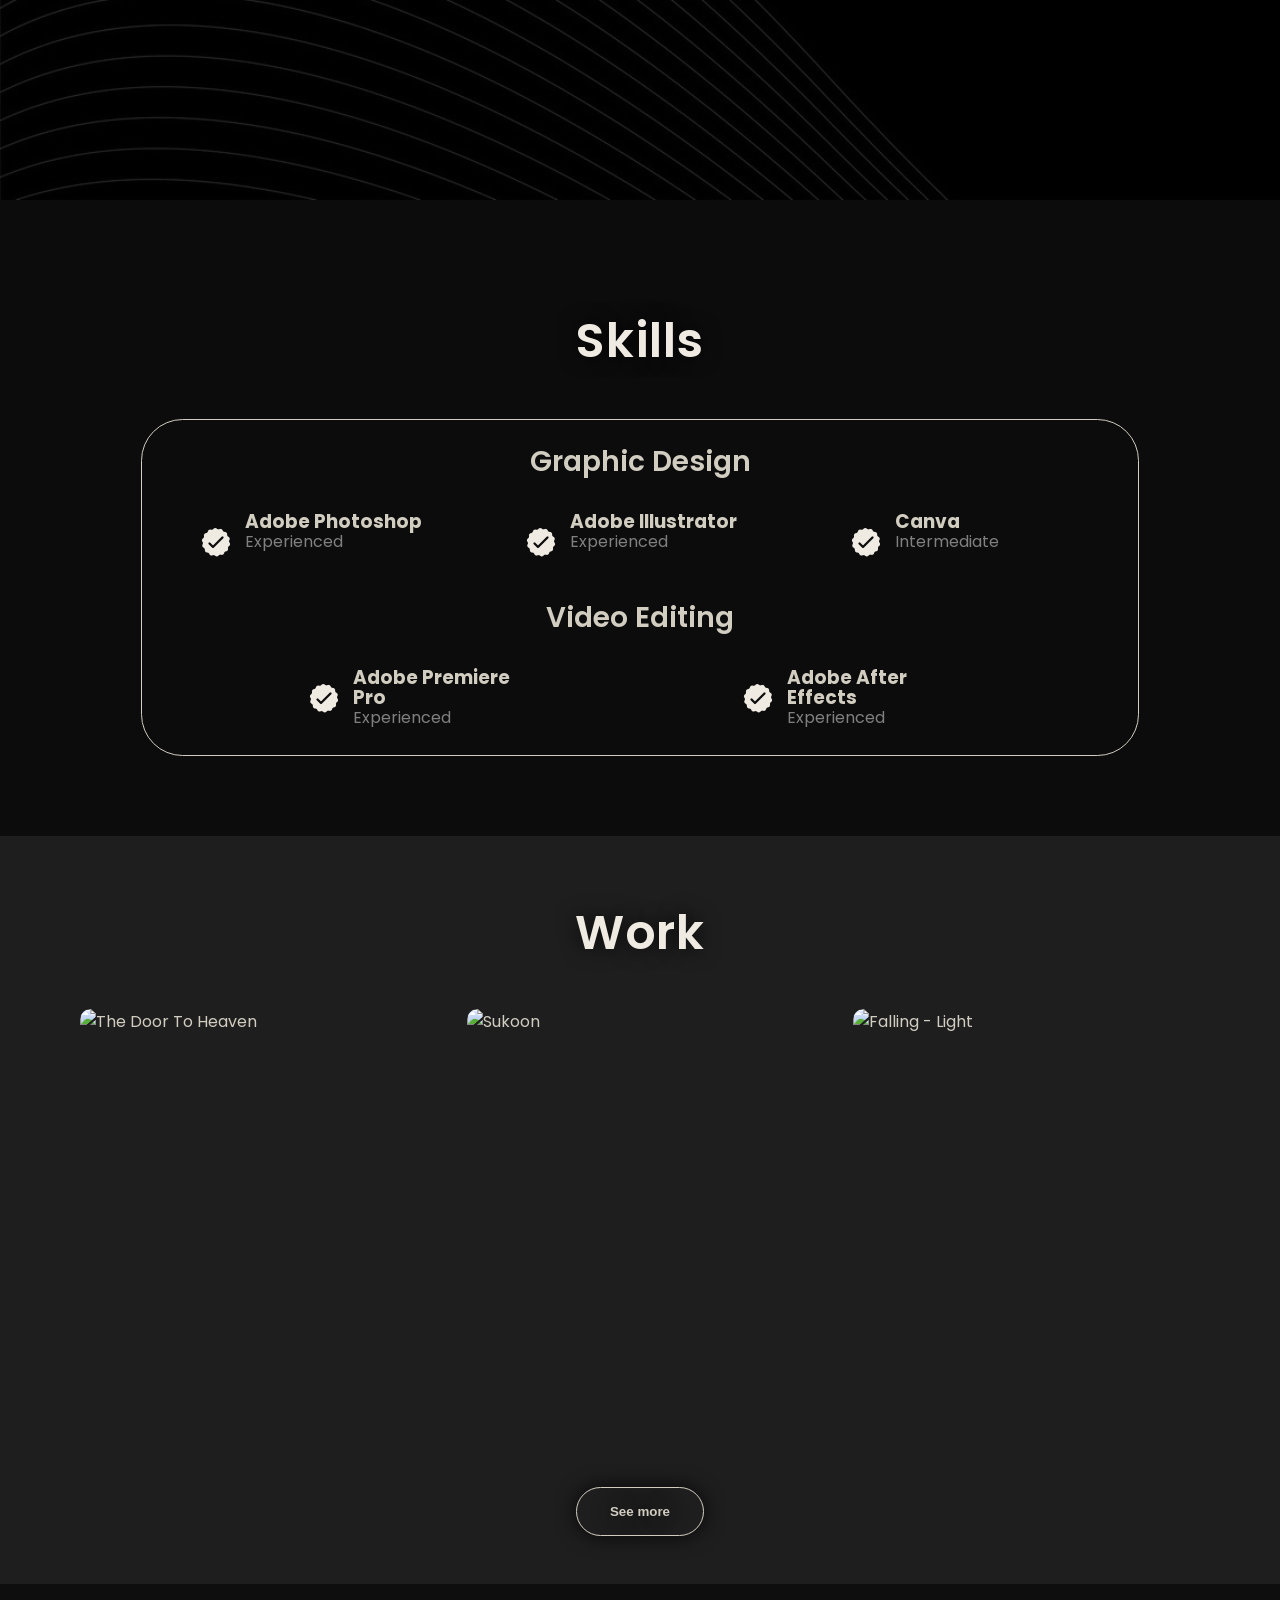
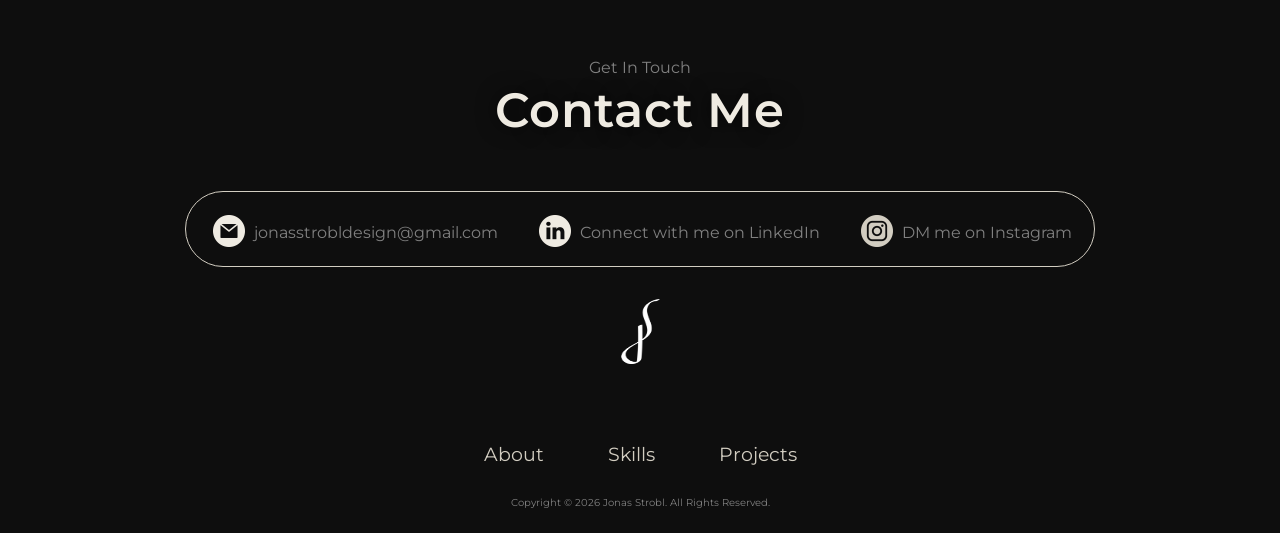
==== commit 6da8964b: "updating photos and logo" ====
--- a/index.html
+++ b/index.html
@@ -19,6 +19,20 @@
             <span class="intro-logo">n</span>
             <span class="intro-logo">a</span>
             <span class="intro-logo">s</span>
+            <span class="intro-logo"> </span>
+            <span class="intro-logo">S</span>
+            <span class="intro-logo">t</span>
+            <span class="intro-logo">r</span>
+            <span class="intro-logo">o</span>
+            <span class="intro-logo">b</span>
+            <span class="intro-logo">l</span>
+            <span class="intro-logo"> </span>
+            <span class="intro-logo">D</span>
+            <span class="intro-logo">e</span>
+            <span class="intro-logo">s</span>
+            <span class="intro-logo">i</span>
+            <span class="intro-logo">g</span>
+            <span class="intro-logo">n</span>
         </h1>
     </div>
 
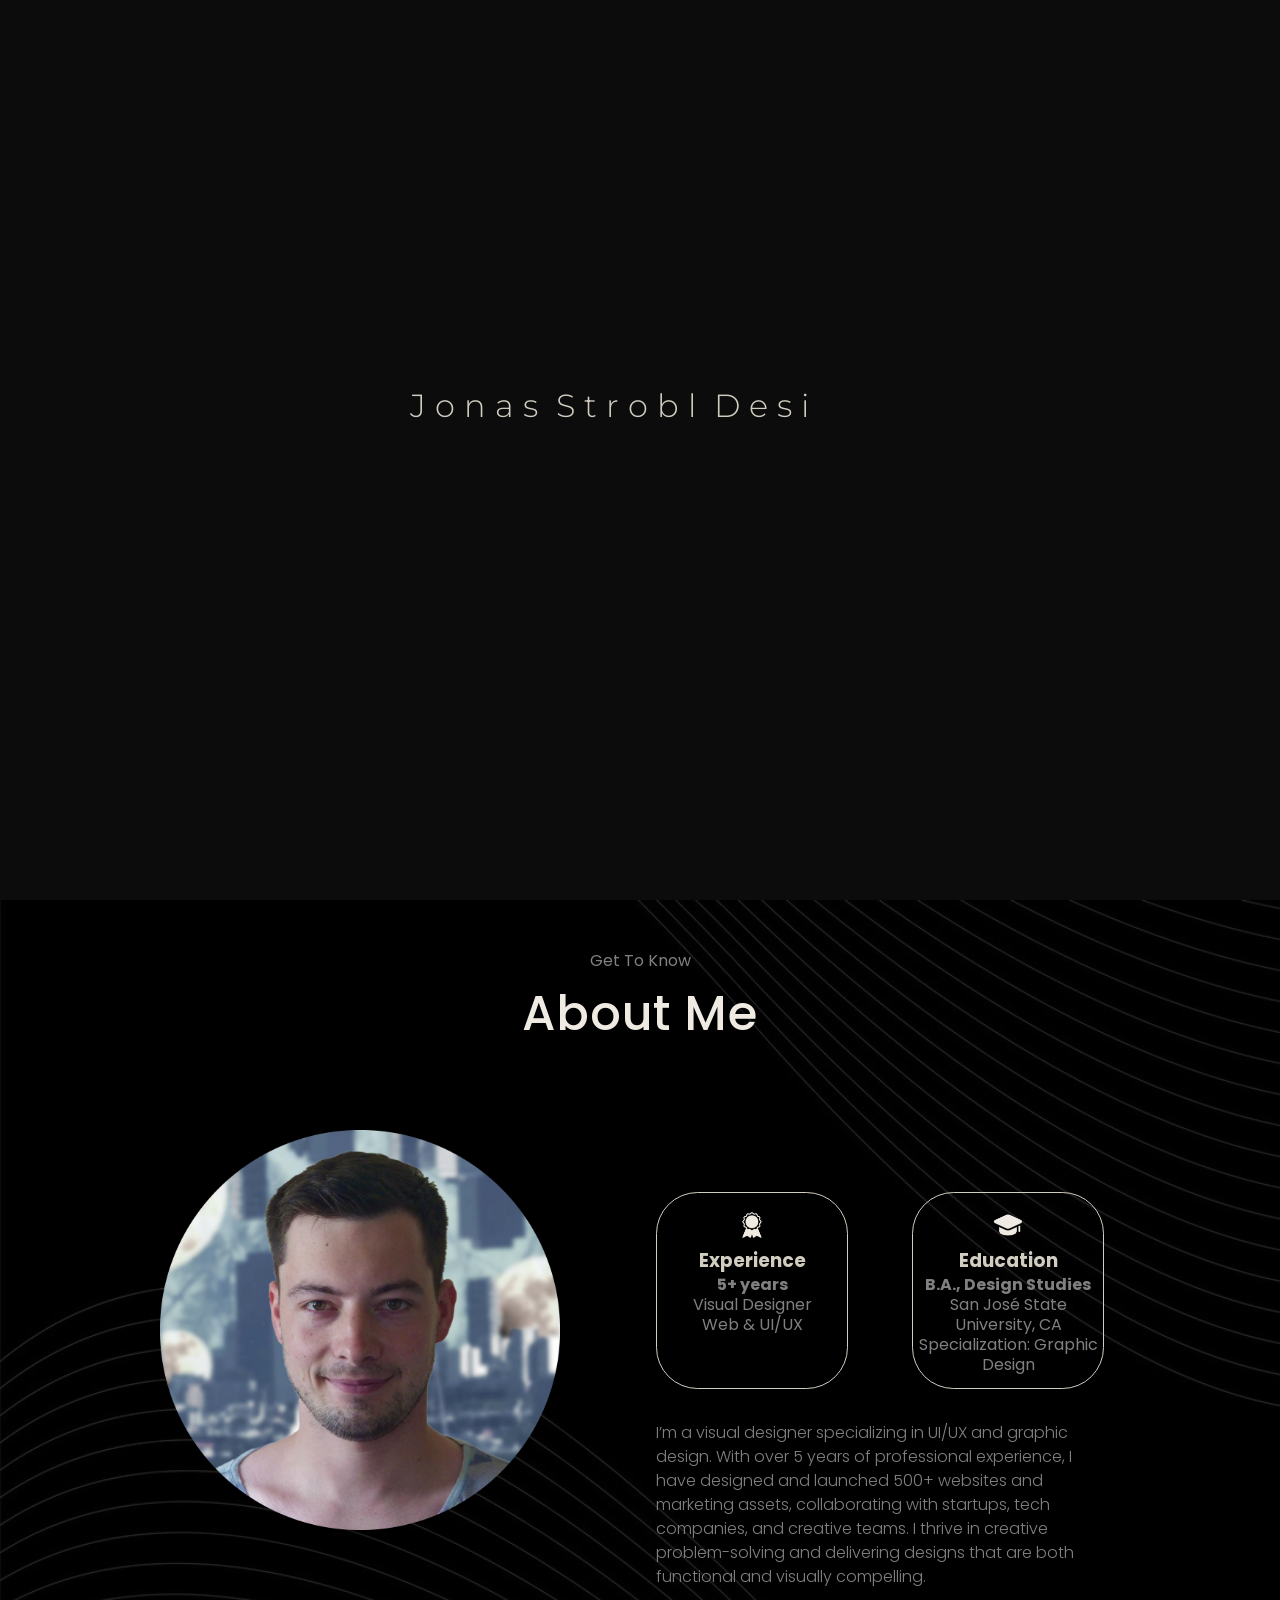
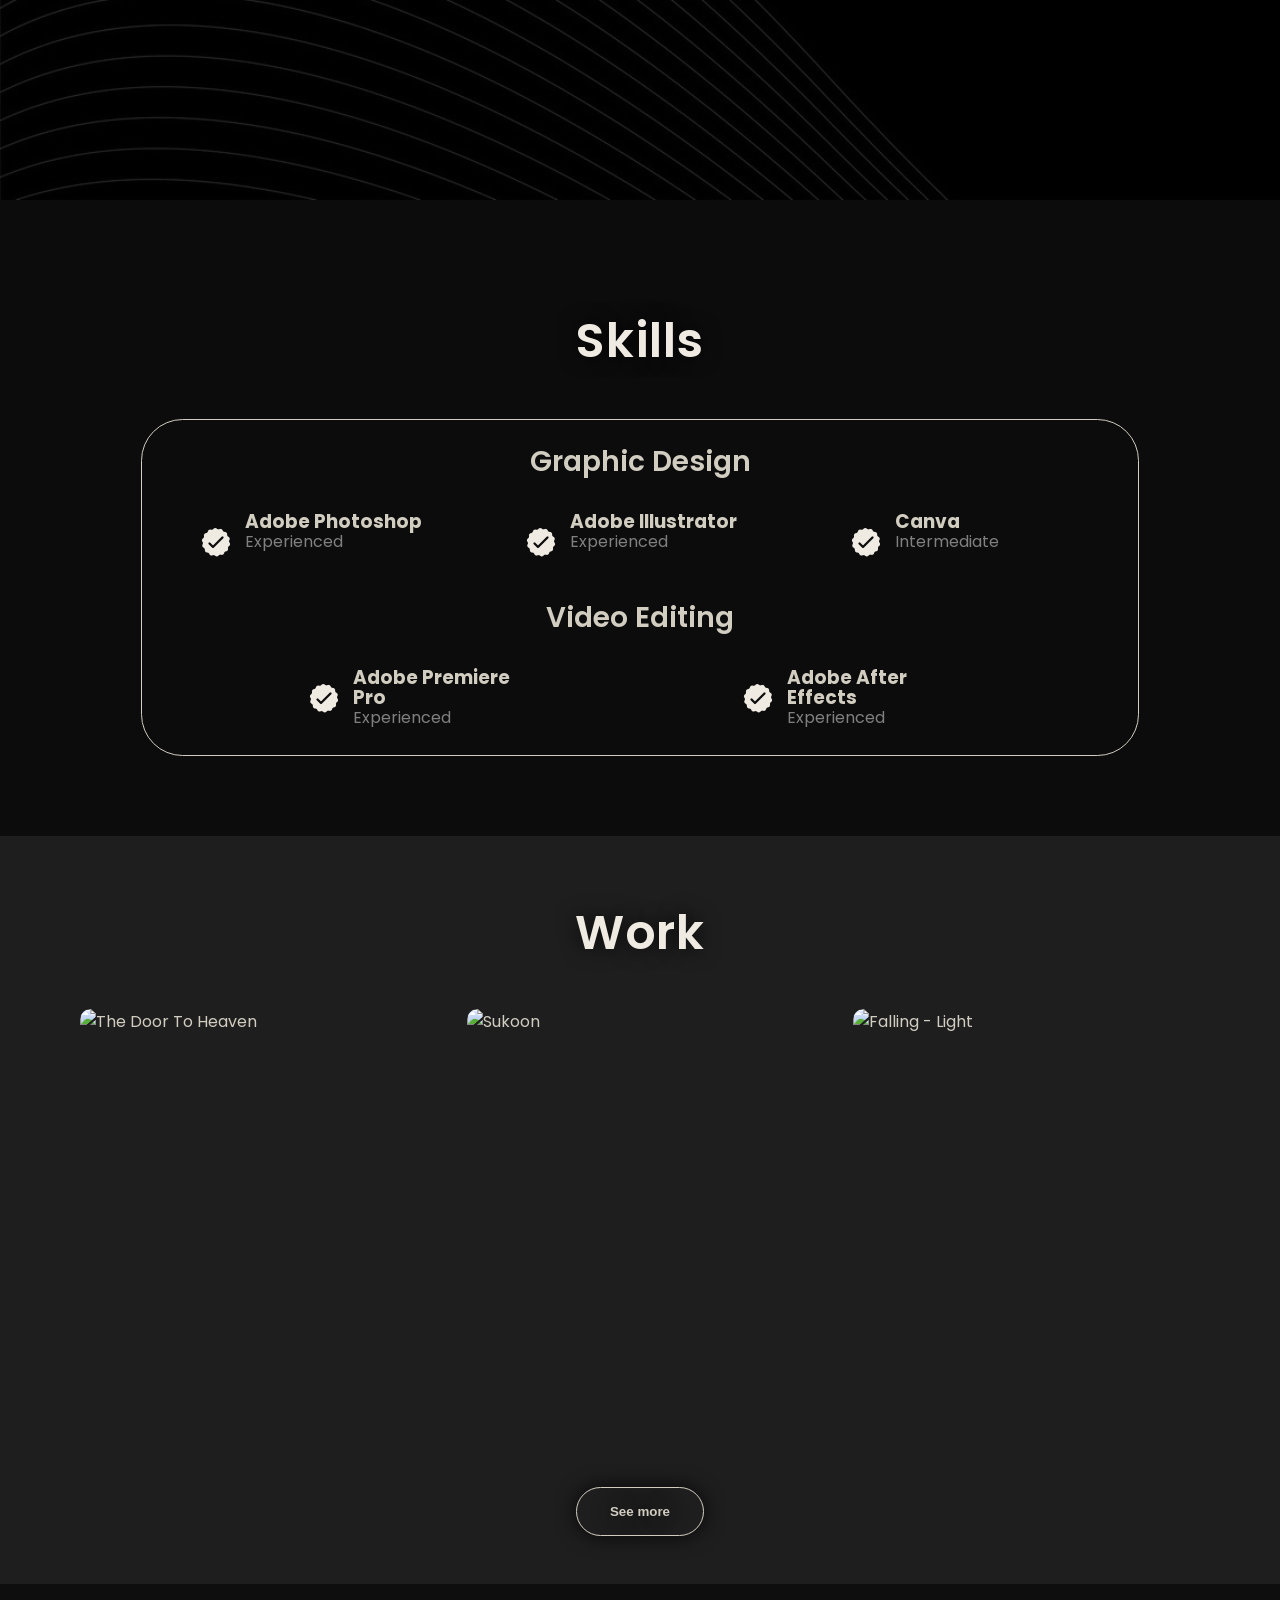
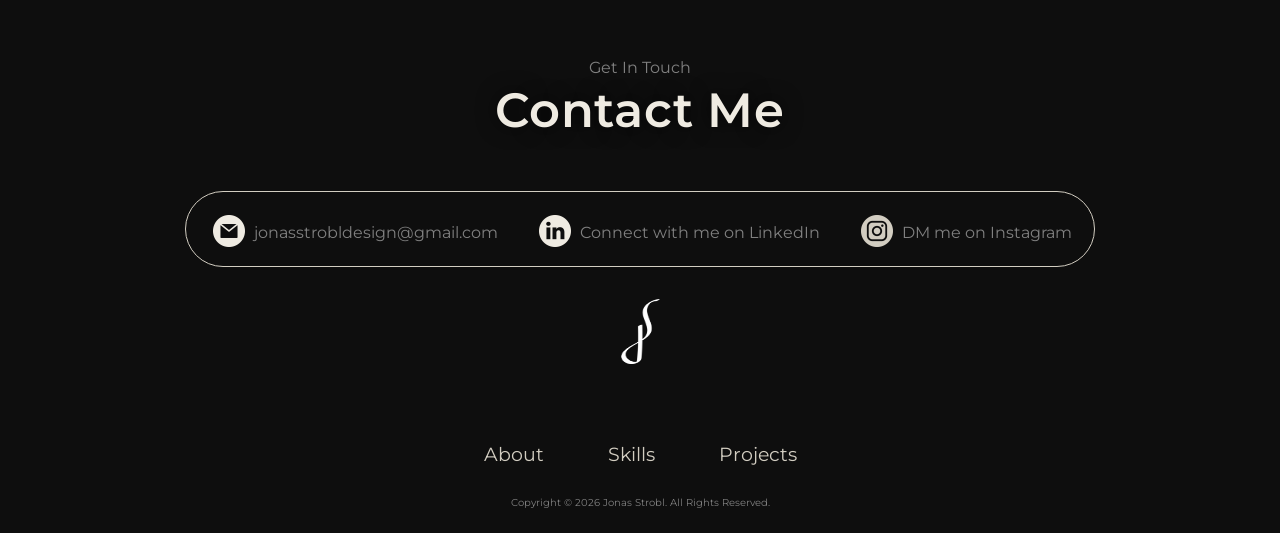
==== commit 1c6cac57: "Update resume file and link" ====
--- a/index.html
+++ b/index.html
@@ -78,7 +78,7 @@
             <p class="section__text__p2">Visual Designer & UX Specialist</p>
             <div class="btn-container">
                 <button class="btn btn-color-2"
-                onclick="window.open('./Assets/Resume - Jonas Strobl.pdf')"
+                onclick="window.open('./Assets/Resume_JonasStrobl_2026.pdf')"
                 >
                 My Resume
                 </button>
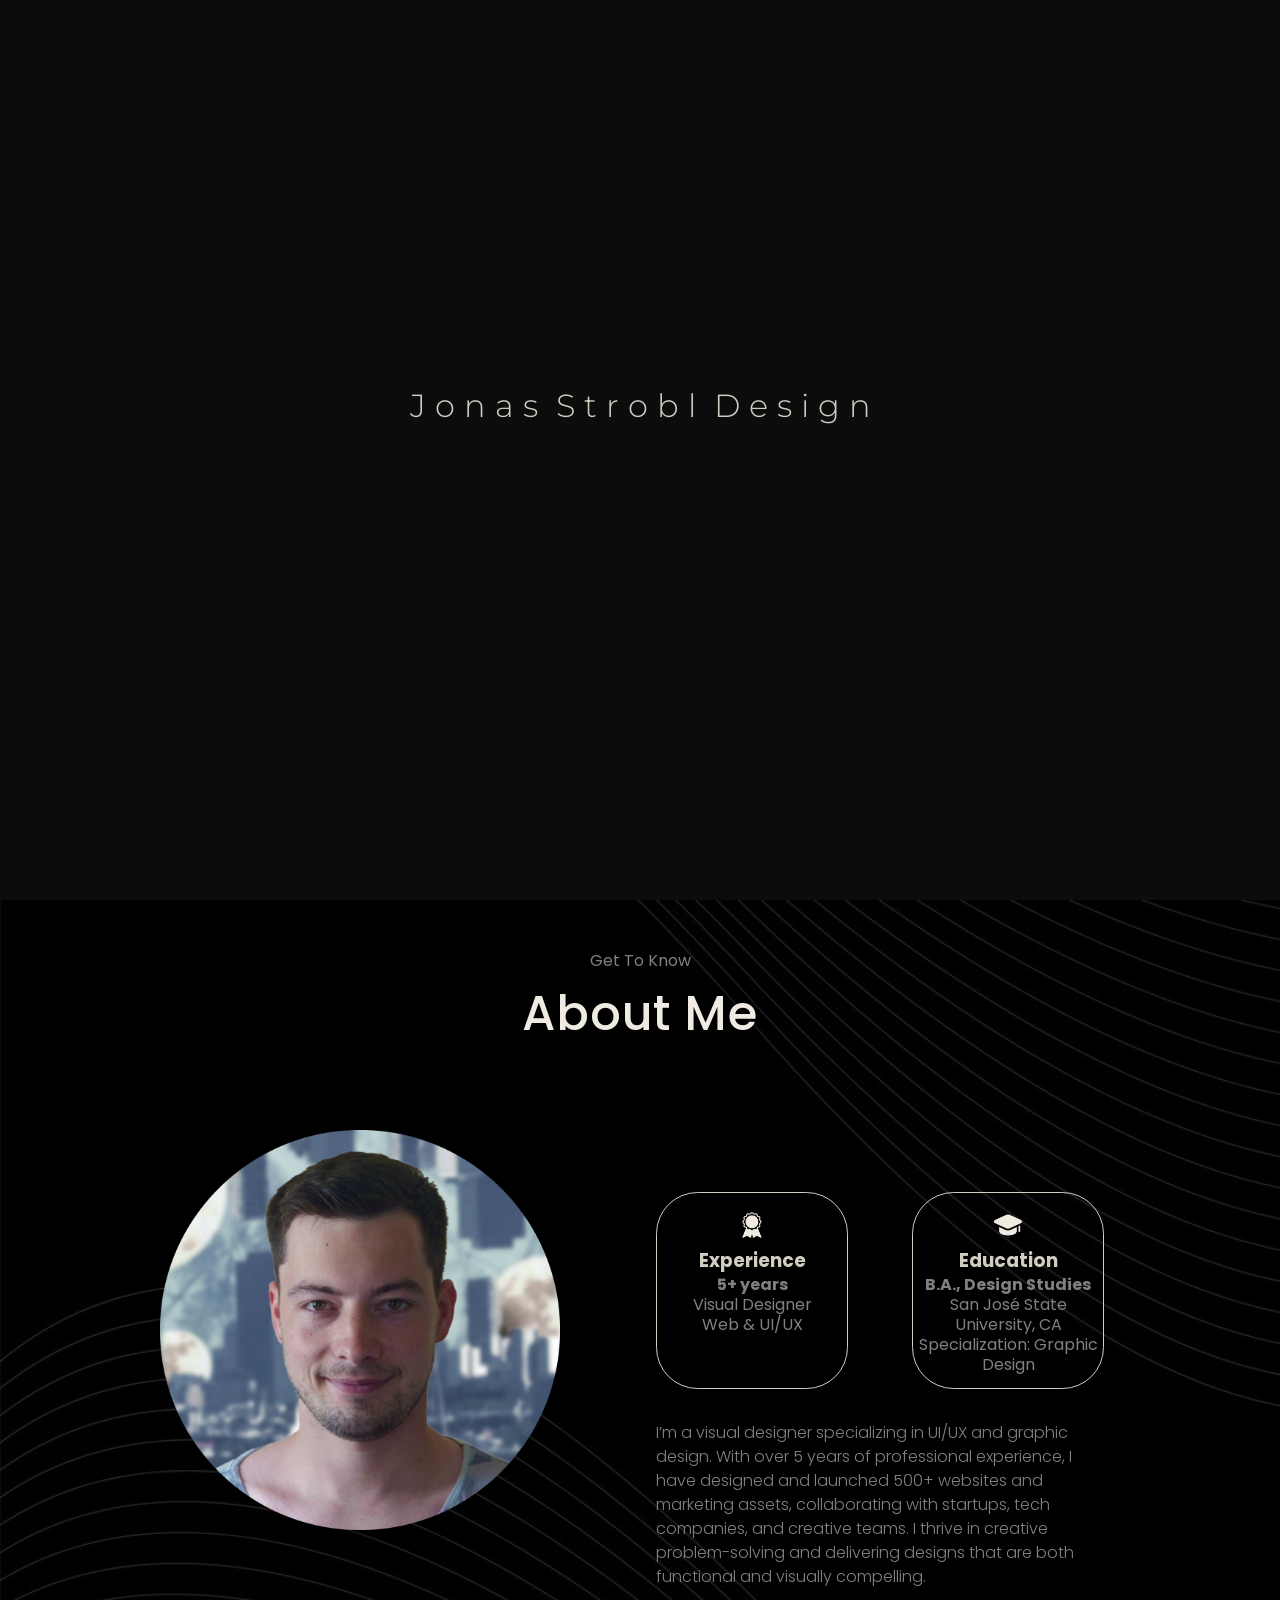
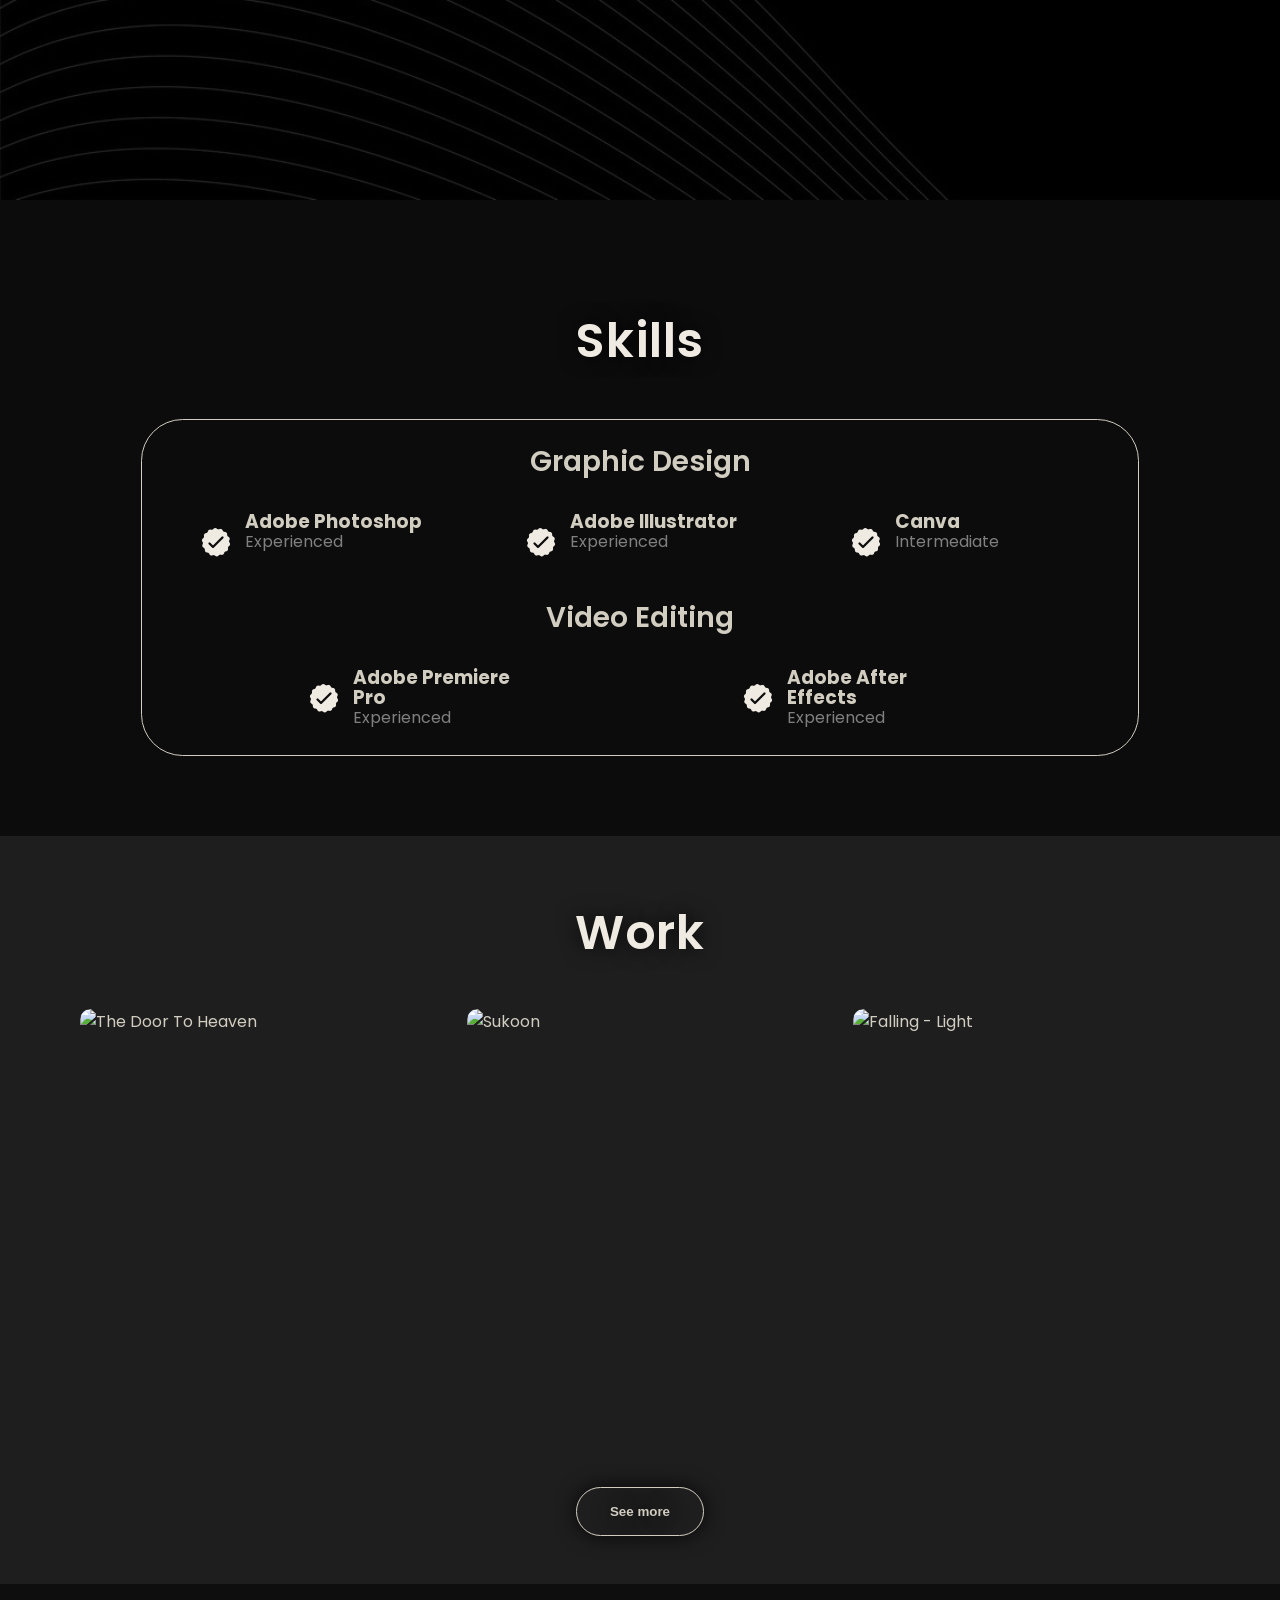
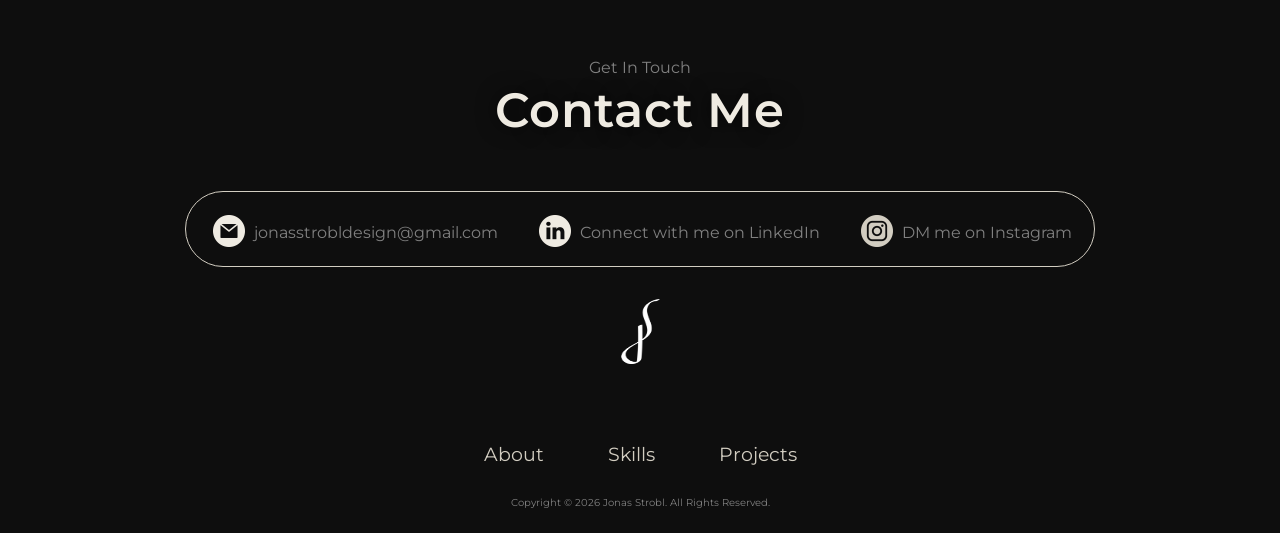
==== commit a391831b: "fixing home_pic" ====
--- a/index.html
+++ b/index.html
@@ -70,7 +70,7 @@
     <section id="profile">
         <div class="section__pic-container">
             <img class="home-pic"
-            src="./Assets/Jonas_Profile.png" alt="Jonas Strobl">
+            src="./Assets/Jonas_Profile.svg" alt="Jonas Strobl">
         </div>
         <div class="section__text" class="show">
             <p class="section__text__p1">Hello there, I'm</p>
--- a/style.css
+++ b/style.css
@@ -274,12 +274,13 @@
 
 
 .home-pic {
-    display: flex;
+    
     height: 400px;
     width: 400px;
     margin: 9.4rem 0;
     border-radius: 50%;
-    box-shadow: 0 0 25px rgba(0, 0, 0,0.4);
+    
+    
 }
 
 .section__text {
@@ -797,9 +798,4 @@
 #all-projects .title{
     font-weight: 600;
 }
-.home-pic {
-  border: 0.1rem solid #d2cdc1;
-  border-radius: 50%;
-  padding: 0.4rem;
-  box-shadow: 0 0 20px rgba(0, 0, 0, 0.6);
-}
+
